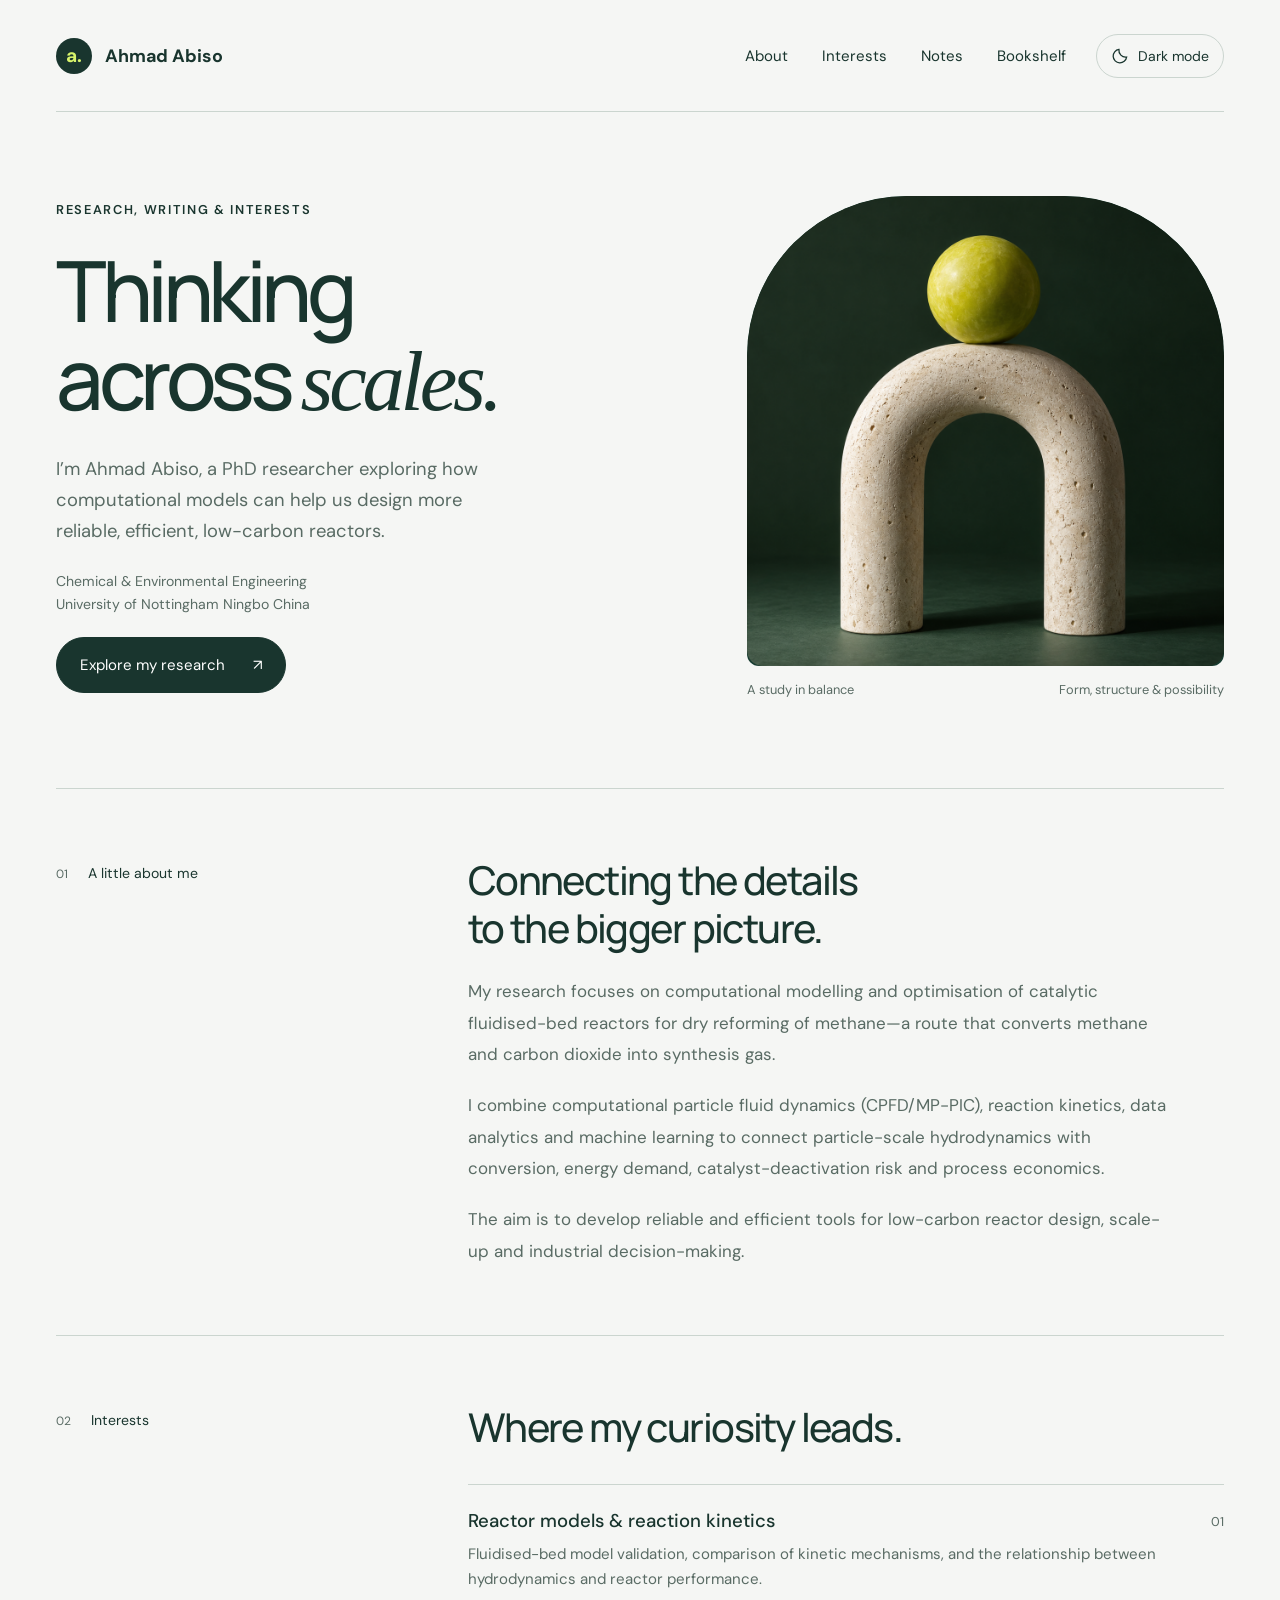
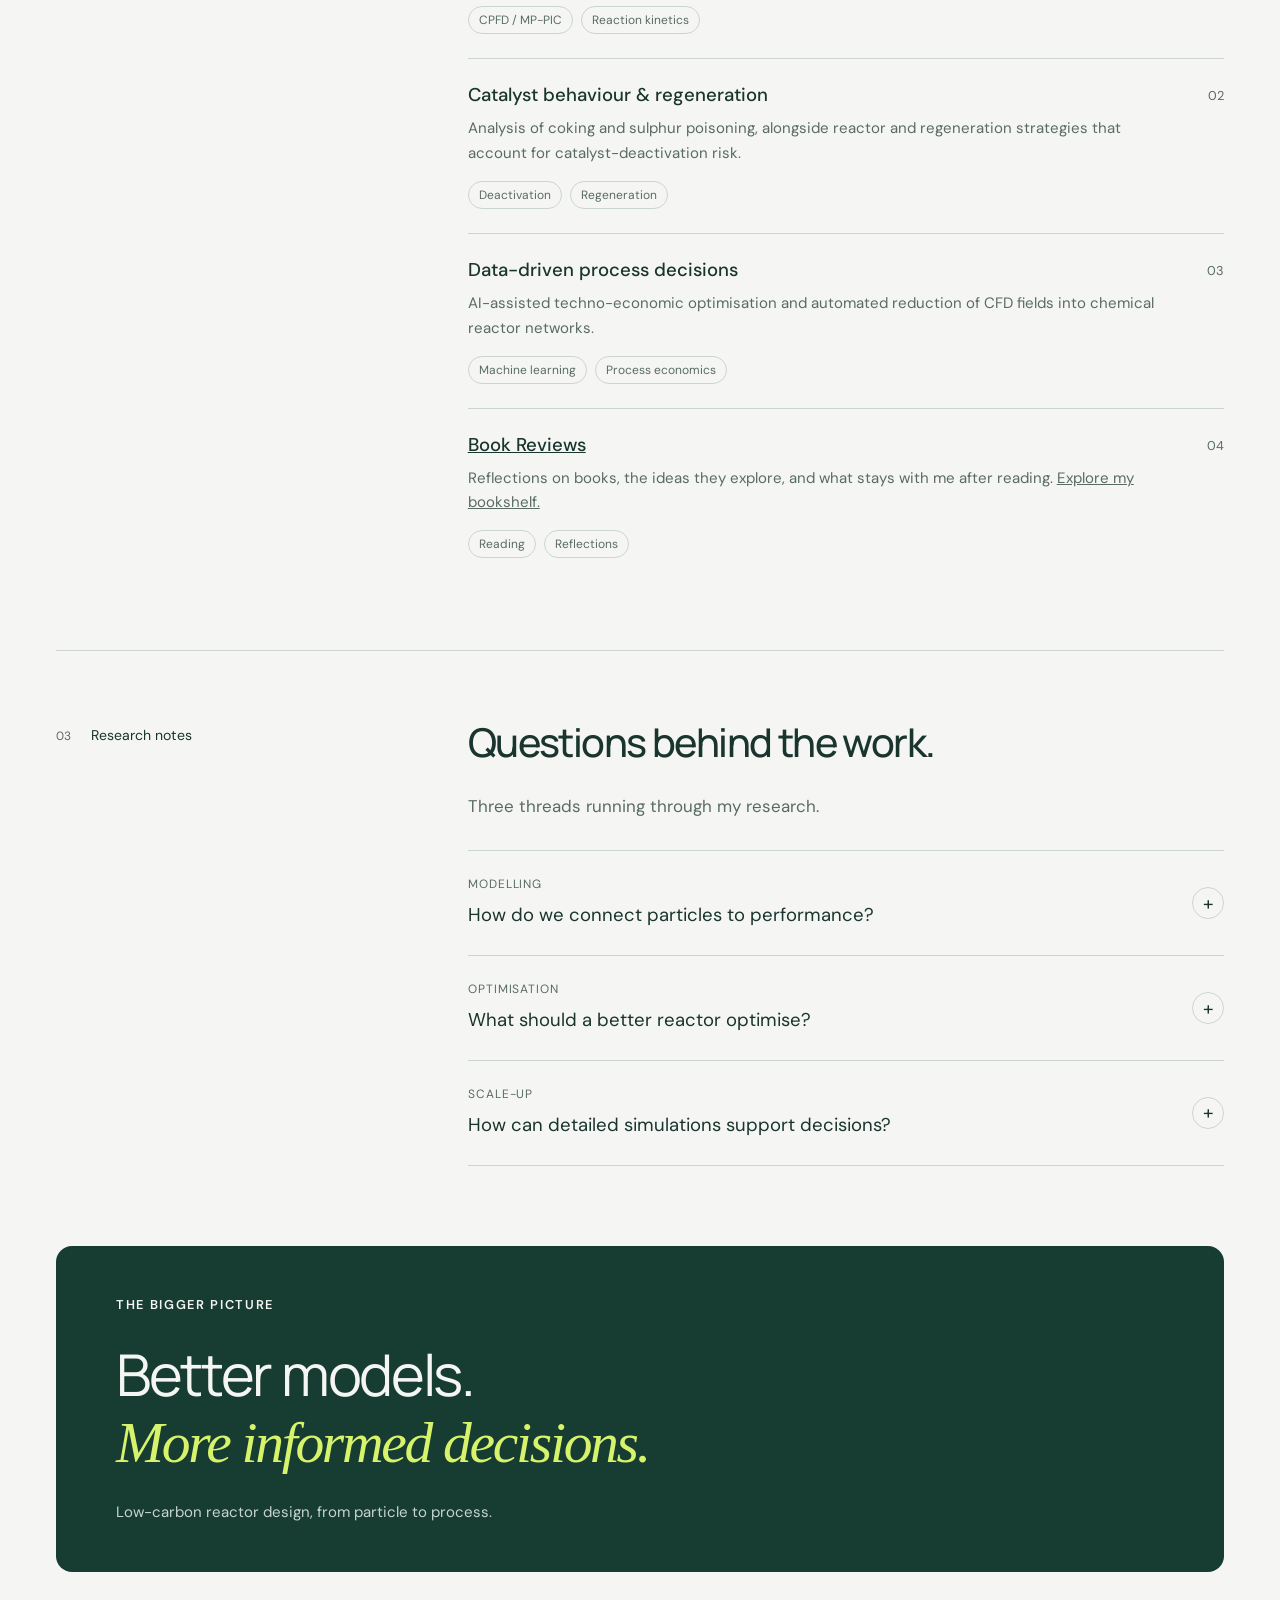
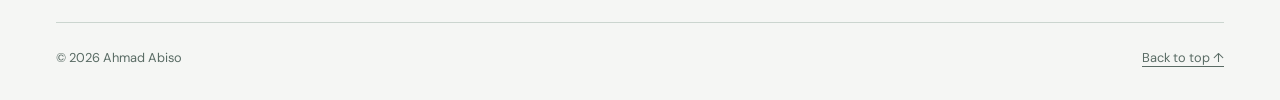
==== index.html @ cfb3cf04 "Publish personal website and reading bookshelf" ====
<!doctype html>
<html lang="en">
<head>
<meta charset="utf-8"><meta name="viewport" content="width=device-width,initial-scale=1">
<title>Ahmad Abiso — Research, Writing & Interests</title>
<meta name="description" content="Ahmad Abiso is a PhD researcher in Chemical and Environmental Engineering at the University of Nottingham Ningbo China, exploring computational modelling and low-carbon reactor design.">
<meta name="theme-color" content="#19352e">
<meta property="og:title" content="Ahmad Abiso — Research, Writing & Interests">
<meta property="og:description" content="Ideas at the intersection of reactor engineering, computational modelling and data-driven optimisation.">
<link rel="icon" type="image/svg+xml" href="data:image/svg+xml,%3Csvg xmlns='http://www.w3.org/2000/svg' viewBox='0 0 32 32'%3E%3Crect width='32' height='32' rx='8' fill='%2319352e'/%3E%3Cpath d='M7 25 14 7h4l7 18h-5l-1-4h-6l-1 4zm7-8h4l-2-6z' fill='%23d7f36b'/%3E%3C/svg%3E">
<script src="theme.js"></script>
<link rel="stylesheet" href="style.css">
<link rel="stylesheet" href="theme.css">
</head>
<body id="top">
<a class="skip" href="#main">Skip to content</a>
<div class="wrap">
<header><a class="brand" href="#top" aria-label="Ahmad Abiso, home"><span class="mark" aria-hidden="true">a.</span>Ahmad Abiso</a><div class="header-actions"><nav aria-label="Main navigation"><a href="#about">About</a><a href="#interests">Interests</a><a href="#notes">Notes</a><a href="bookshelf/">Bookshelf</a></nav><button class="theme-toggle" type="button" aria-pressed="false" hidden><svg width="18" height="18" viewBox="0 0 24 24" fill="none" stroke="currentColor" stroke-width="1.7" aria-hidden="true"><path d="M20.8 13.4A9 9 0 0 1 10.6 3.2 9 9 0 1 0 20.8 13.4Z"/></svg><span>Dark mode</span></button></div></header>
<main id="main">
<section class="hero" aria-labelledby="intro-title">
<div><p class="eyebrow">Research, writing & interests</p><h1 id="intro-title">Thinking<br>across <em>scales.</em></h1><p class="intro">I’m Ahmad Abiso, a PhD researcher exploring how computational models can help us design more reliable, efficient, low-carbon reactors.</p><p class="affiliation">Chemical & Environmental Engineering<br>University of Nottingham Ningbo China</p><a class="button" href="#interests">Explore my research <span aria-hidden="true">↗</span></a></div>
<figure class="portrait"><div class="research-panel art-panel"><img src="abstract-study.png" width="1122" height="1402" alt="An abstract limestone arch supporting a chartreuse sphere against a deep green background." fetchpriority="high"></div><figcaption><span>A study in balance</span><span>Form, structure & possibility</span></figcaption></figure>
</section>
<section id="about" class="section" aria-labelledby="about-title"><div class="section-label"><span>01</span> A little about me</div><div><h2 id="about-title">Connecting the details<br>to the bigger picture.</h2><p>My research focuses on computational modelling and optimisation of catalytic fluidised-bed reactors for dry reforming of methane—a route that converts methane and carbon dioxide into synthesis gas.</p><p class="paragraph">I combine computational particle fluid dynamics (CPFD/MP-PIC), reaction kinetics, data analytics and machine learning to connect particle-scale hydrodynamics with conversion, energy demand, catalyst-deactivation risk and process economics.</p><p class="paragraph">The aim is to develop reliable and efficient tools for low-carbon reactor design, scale-up and industrial decision-making.</p></div></section>
<section id="interests" class="section" aria-labelledby="interests-title"><div class="section-label"><span>02</span> Interests</div><div><h2 id="interests-title">Where my curiosity leads.</h2><div class="work-list">
<article class="work-item"><div><h3>Reactor models & reaction kinetics</h3><p>Fluidised-bed model validation, comparison of kinetic mechanisms, and the relationship between hydrodynamics and reactor performance.</p><div class="tags"><span>CPFD / MP-PIC</span><span>Reaction kinetics</span></div></div><span class="number" aria-hidden="true">01</span></article>
<article class="work-item"><div><h3>Catalyst behaviour & regeneration</h3><p>Analysis of coking and sulphur poisoning, alongside reactor and regeneration strategies that account for catalyst-deactivation risk.</p><div class="tags"><span>Deactivation</span><span>Regeneration</span></div></div><span class="number" aria-hidden="true">02</span></article>
<article class="work-item"><div><h3>Data-driven process decisions</h3><p>AI-assisted techno-economic optimisation and automated reduction of CFD fields into chemical reactor networks.</p><div class="tags"><span>Machine learning</span><span>Process economics</span></div></div><span class="number" aria-hidden="true">03</span></article>
<article class="work-item"><div><h3><a href="bookshelf/">Book Reviews</a></h3><p>Reflections on books, the ideas they explore, and what stays with me after reading. <a href="bookshelf/">Explore my bookshelf.</a></p><div class="tags"><span>Reading</span><span>Reflections</span></div></div><span class="number" aria-hidden="true">04</span></article>
</div></div></section>
<section id="notes" class="section" aria-labelledby="notes-title"><div class="section-label"><span>03</span> Research notes</div><div><h2 id="notes-title">Questions behind the work.</h2><p>Three threads running through my research.</p>
<div class="notes-list">
<details><summary><span><span class="note-category">Modelling</span><span class="note-title">How do we connect particles to performance?</span></span><span class="expand" aria-hidden="true">+</span></summary><div class="note-body"><p>I use CPFD/MP-PIC to investigate particle-scale hydrodynamics in catalytic fluidised-bed reactors. The question I return to is how those local behaviours connect to the outcomes we care about at reactor scale.</p><p>My work brings model validation and comparisons of reaction kinetics into that investigation, linking the flow description with conversion, energy demand and catalyst-deactivation risk.</p></div></details>
<details><summary><span><span class="note-category">Optimisation</span><span class="note-title">What should a better reactor optimise?</span></span><span class="expand" aria-hidden="true">+</span></summary><div class="note-body"><p>In my research, reactor performance is a connected set of questions: conversion, energy demand, catalyst behaviour and process economics.</p><p>I explore AI-assisted techno-economic optimisation alongside reactor and regeneration strategies. The goal is to support decisions that account for these different dimensions together.</p></div></details>
<details><summary><span><span class="note-category">Scale-up</span><span class="note-title">How can detailed simulations support decisions?</span></span><span class="expand" aria-hidden="true">+</span></summary><div class="note-body"><p>One of my current projects explores automated reduction of CFD fields into chemical reactor networks. I am interested in how this connection can make detailed modelling useful for reactor design and scale-up.</p><p>It is part of a broader aim: building reliable and efficient computational tools for industrial decision-making.</p></div></details>
</div></div></section>
<section class="closing" aria-label="Research perspective"><p class="eyebrow">The bigger picture</p><p>Better models.<br><em>More informed decisions.</em></p><span>Low-carbon reactor design, from particle to process.</span></section>
</main>
<footer><span>© 2026 Ahmad Abiso</span><a href="#top">Back to top ↑</a></footer>
</div>
</body>
</html>
---- style.css ----
@import url('https://fonts.googleapis.com/css2?family=DM+Sans:wght@400;450;500;600;700&family=Manrope:wght@400;500;600;700;800&display=swap');
:root{--paper:#f5f6f4;--ink:#19352e;--muted:#596b64;--line:#cbd5cf;--accent:#d7f36b;--forest:#173c31;font-family:'DM Sans',sans-serif;color:var(--ink);background:var(--paper);font-synthesis:none;scroll-behavior:smooth;scroll-padding-top:2rem}
*{box-sizing:border-box}body{margin:0}a{color:inherit}button,a{-webkit-tap-highlight-color:transparent}a:focus-visible,button:focus-visible{outline:3px solid #749934;outline-offset:6px}::selection{background:var(--accent);color:var(--ink)}.skip{position:absolute;top:-90px;left:20px;padding:14px;background:var(--accent);z-index:5}.skip:focus{top:12px}.wrap{width:min(1280px,calc(100% - 112px));margin:auto}header{height:112px;display:flex;align-items:center;justify-content:space-between;border-bottom:1px solid var(--line);gap:24px}.brand{text-decoration:none;font-weight:700;font-size:1.12rem;display:flex;align-items:center;gap:13px}.mark{display:grid;place-items:center;background:var(--ink);color:var(--accent);width:36px;height:36px;border-radius:50%;font-size:1.2rem}nav{display:flex;align-items:center;gap:34px}nav a{text-decoration:none;font-size:.94rem}nav a:hover{text-decoration:underline;text-underline-offset:6px}.hero{padding:84px 0 90px;display:grid;grid-template-columns:1.3fr 1fr;gap:70px;align-items:center}.eyebrow{text-transform:uppercase;letter-spacing:.13em;font-size:.8rem;font-weight:600;margin:0 0 28px}.hero h1{font-family:Manrope,sans-serif;font-size:clamp(3.4rem,6.6vw,6.5rem);font-weight:500;letter-spacing:-.065em;line-height:1.04;margin:0 0 28px;overflow-wrap:anywhere}.hero h1 em{font-family:Georgia,serif;font-weight:400;letter-spacing:-.05em}.intro{font-size:1.15rem;line-height:1.7;max-width:460px;color:var(--muted)}.button{display:inline-flex;gap:28px;align-items:center;text-decoration:none;border:1px solid var(--ink);padding:17px 23px;border-radius:40px;margin-top:21px;font-size:.94rem;background:var(--ink);color:white;transition:background .2s,transform .2s}.button:hover{background:#2d5747;transform:translateY(-2px)}.portrait{margin:0;min-width:0;position:relative}.portrait img{display:block;width:100%;height:480px;object-fit:cover;border-radius:160px 160px 16px 16px}.portrait figcaption{display:flex;justify-content:space-between;gap:10px;font-size:.8rem;color:var(--muted);margin-top:15px}.section{border-top:1px solid var(--line);padding:68px 0;display:grid;grid-template-columns:1fr 2.15fr;gap:60px}.section-label{font-size:.88rem;margin:7px 0;display:flex;gap:20px;align-items:baseline}.section-label span{font-size:.75rem;color:var(--muted)}.section h2{font-family:Manrope,sans-serif;font-size:clamp(1.8rem,3.1vw,2.9rem);letter-spacing:-.04em;line-height:1.2;margin:0 0 24px;font-weight:500}.section p{font-size:1.06rem;line-height:1.85;color:var(--muted);margin:0;max-width:700px}.work-list{margin-top:32px}.work-item{border-top:1px solid var(--line);padding:24px 0;display:flex;justify-content:space-between;gap:25px}.work-item h3{font-size:1.16rem;font-weight:500;margin:0 0 9px}.work-item p{font-size:.94rem;line-height:1.65}.work-item .number{color:var(--muted);font-size:.8rem;padding-top:4px}.contact{background:var(--forest);color:var(--paper);border-radius:18px;padding:55px 60px;margin:10px 0 50px;display:flex;justify-content:space-between;align-items:center;gap:30px}.contact h2{font-family:Manrope,sans-serif;font-size:clamp(2rem,4vw,3.9rem);font-weight:400;letter-spacing:-.05em;margin:0 0 16px;line-height:1.15}.contact p{margin:0;color:#c6d5ce;font-size:1rem;line-height:1.7}.contact .button{background:var(--accent);color:var(--ink);border-color:var(--accent);white-space:nowrap;margin:0}.contact .button:hover{background:#e6ff93}footer{border-top:1px solid var(--line);padding:26px 0 34px;display:flex;align-items:center;justify-content:space-between;gap:24px;font-size:.8rem;color:var(--muted)}footer a{text-underline-offset:4px}.placeholder{font-style:italic}.draft-note{font-size:.85rem;padding:12px 20px;background:var(--accent);text-align:center;line-height:1.5}.links{display:flex;flex-wrap:wrap;gap:22px}.links a{text-underline-offset:5px}
@media(min-width:1500px){.hero{gap:110px}.portrait img{height:530px}}
@media(max-width:900px){.wrap{width:calc(100% - 56px)}.hero{gap:38px;padding:60px 0}.portrait img{height:410px}.hero h1{font-size:clamp(3rem,7vw,4.8rem)}.section{gap:32px;grid-template-columns:1fr 2.4fr}.contact{padding:40px}}
@media(max-width:620px){.wrap{width:calc(100% - 40px)}header{height:90px;gap:14px}.brand{font-size:1rem;gap:8px}.mark{width:28px;height:28px;font-size:1rem}nav{gap:17px}nav a{font-size:.85rem}.hero{grid-template-columns:1fr;gap:42px;padding:45px 0 48px}.hero h1{font-size:clamp(3.4rem,14vw,5rem);max-width:500px}.eyebrow{margin-bottom:22px}.intro{font-size:1.06rem}.portrait{max-width:430px;width:100%;justify-self:center}.portrait img{height:390px;border-radius:160px 160px 12px 12px}.section{grid-template-columns:1fr;gap:25px;padding:42px 0}.section h2{font-size:2rem}.section p{font-size:1rem}.contact{margin:4px 0 32px;padding:32px 26px;flex-direction:column;align-items:flex-start;gap:28px}.contact h2{font-size:2.55rem}footer{align-items:flex-start;line-height:1.6}.draft-note{font-size:.8rem}}
.affiliation{font-size:.88rem;line-height:1.65;color:var(--muted);margin:22px 0 0}.research-panel{background:var(--forest);color:var(--paper);min-height:470px;padding:36px;border-radius:160px 160px 12px 12px;display:flex;flex-direction:column;justify-content:flex-end;position:relative;overflow:hidden}.research-panel>.eyebrow{font-size:.72rem;letter-spacing:.08em}.scale-word{font-family:Manrope,sans-serif;font-size:clamp(2.6rem,4vw,4rem);line-height:1.12;letter-spacing:-.04em;position:relative}.scale-word em{font-family:Georgia,serif;color:var(--accent)}.panel-bottom{display:flex;justify-content:space-between;gap:15px;border-top:1px solid #698075;margin-top:32px;padding-top:20px;font-size:.78rem;line-height:1.65;position:relative}.section p.paragraph{margin-top:20px}.tags{display:flex;gap:8px;flex-wrap:wrap;margin-top:15px}.tags span{border:1px solid var(--line);padding:5px 10px;border-radius:30px;font-size:.75rem;color:var(--muted)}.notes-list{margin-top:28px}details{border-top:1px solid var(--line)}details:last-child{border-bottom:1px solid var(--line)}summary{display:flex;list-style:none;align-items:center;justify-content:space-between;gap:24px;padding:25px 0;cursor:pointer}summary::-webkit-details-marker{display:none}summary:focus-visible{outline:3px solid #749934;outline-offset:4px}summary:hover .note-title{text-decoration:underline;text-underline-offset:5px}.note-category{display:block;font-size:.75rem;letter-spacing:.08em;text-transform:uppercase;color:var(--muted);margin-bottom:10px}.note-title{display:block;font-size:1.16rem;line-height:1.5}.expand{border:1px solid var(--line);border-radius:50%;height:32px;width:32px;display:grid;place-items:center;flex-shrink:0;font-size:1.2rem}details[open] .expand{transform:rotate(45deg)}.note-body{padding:0 40px 25px 0}.note-body p{font-size:1rem}.note-body p+p{margin-top:14px}.closing{background:var(--forest);color:var(--paper);border-radius:16px;padding:50px 60px;margin:12px 0 50px}.closing>p:not(.eyebrow){font-family:Manrope,sans-serif;font-size:clamp(2rem,4.5vw,4.3rem);font-weight:400;letter-spacing:-.04em;line-height:1.15;margin:0 0 25px}.closing em{font-family:Georgia,serif;font-weight:400;color:var(--accent)}.closing>span{font-size:.94rem;color:#c6d5ce}.art-panel{padding:0;background:var(--forest);min-height:470px}.art-panel img{width:100%;height:470px;object-fit:cover;display:block}.art-credit{font-size:.75rem;color:var(--muted);margin-top:12px;text-align:right}@media(max-width:900px){.research-panel{padding:28px;min-height:420px}.art-panel{padding:0}.art-panel img{height:420px}}@media(max-width:620px){.research-panel{min-height:400px;max-width:430px;width:100%;justify-self:center}.scale-word{font-size:3.4rem}.art-panel img{height:420px}.closing{padding:32px 25px;margin-bottom:32px}.note-title{font-size:1.06rem}.note-body{padding-right:0}.closing>.eyebrow{font-size:.75rem}}
@media(prefers-reduced-motion:reduce){:root{scroll-behavior:auto}.button{transition:none}}
---- theme.css ----
:root{color-scheme:light;--button-bg:#19352e;--button-text:#fff;--button-hover:#2d5747;--mark-bg:#19352e;--mark-text:#d7f36b;--on-forest:#f5f6f4}
:root[data-theme="dark"]{color-scheme:dark;--paper:#080f0b;--ink:#e7eee9;--muted:#afc0b6;--line:#2b4032;--forest:#10251a;--accent:#8bb89b;--button-bg:#245c3f;--button-text:#f3f7f4;--button-hover:#2f714f;--mark-bg:#245c3f;--mark-text:#f3f7f4;--toggle-bg:#245c3f;--toggle-text:#f3f7f4}
@media(prefers-color-scheme:dark){:root:not([data-theme]){color-scheme:dark;--paper:#080f0b;--ink:#e7eee9;--muted:#afc0b6;--line:#2b4032;--forest:#10251a;--accent:#8bb89b;--button-bg:#245c3f;--button-text:#f3f7f4;--button-hover:#2f714f;--mark-bg:#245c3f;--mark-text:#f3f7f4;--toggle-bg:#245c3f;--toggle-text:#f3f7f4}}
.header-actions{display:flex;align-items:center;gap:30px;flex-wrap:wrap}.theme-toggle{display:inline-flex;align-items:center;justify-content:center;gap:9px;min-height:44px;padding:10px 14px;border:1px solid var(--line);border-radius:30px;background:transparent;color:var(--ink);font:inherit;font-size:.875rem;cursor:pointer}.theme-toggle[hidden]{display:none}.theme-toggle:hover{border-color:var(--ink)}.theme-toggle[aria-pressed="true"]{background:var(--toggle-bg,var(--accent));border-color:var(--toggle-bg,var(--accent));color:var(--toggle-text,#19352e)}.theme-toggle svg{flex-shrink:0}.mark{background:var(--mark-bg);color:var(--mark-text)}.button{background:var(--button-bg);color:var(--button-text);border-color:var(--button-bg)}.button:hover{background:var(--button-hover);border-color:var(--button-hover)}.closing,.research-panel,.contact{color:var(--on-forest)}.skip,::selection{color:#19352e}header{height:auto;min-height:112px;padding:24px 0;flex-wrap:wrap}nav{flex-wrap:wrap}
@media(max-width:760px){header{gap:16px}.header-actions{gap:20px}.theme-toggle{padding:10px 12px}}
@media(max-width:620px){header{padding:20px 0;min-height:90px;gap:18px}.header-actions{width:100%;justify-content:space-between;gap:14px}nav{gap:20px}}
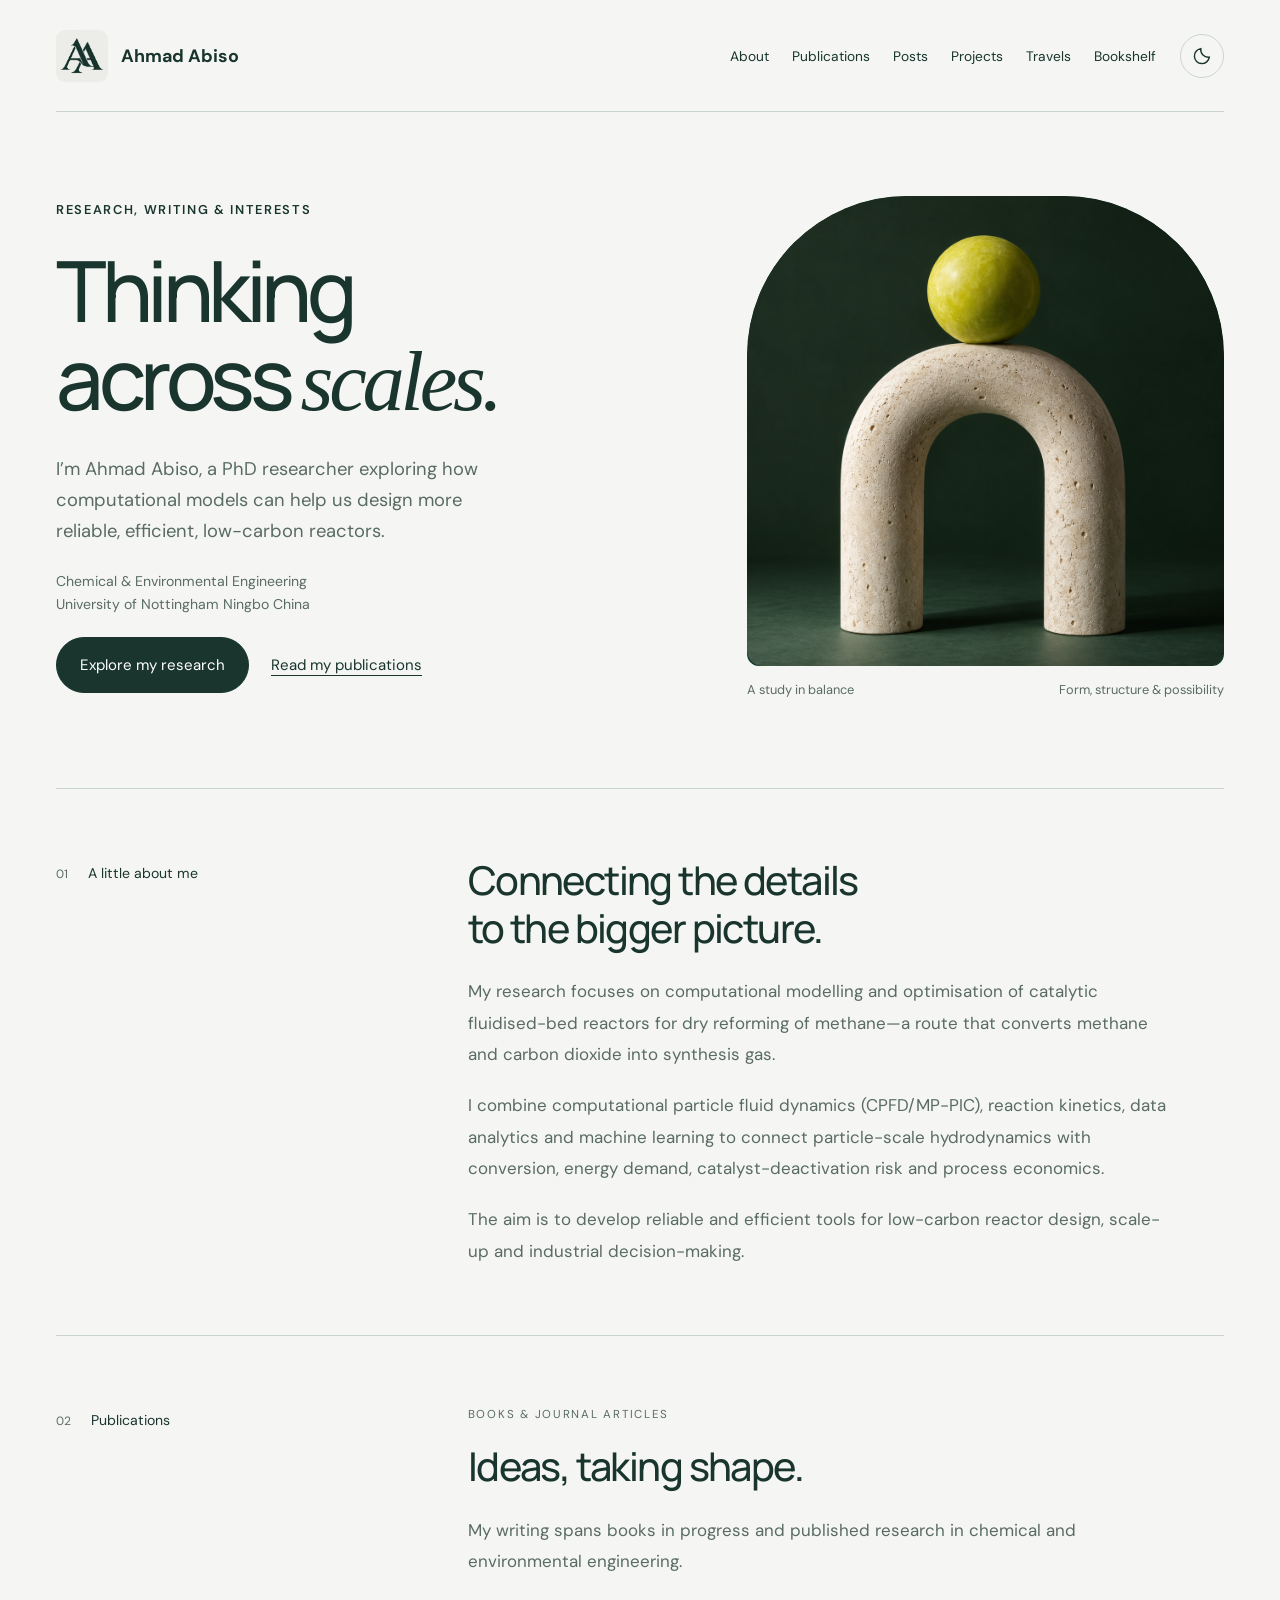
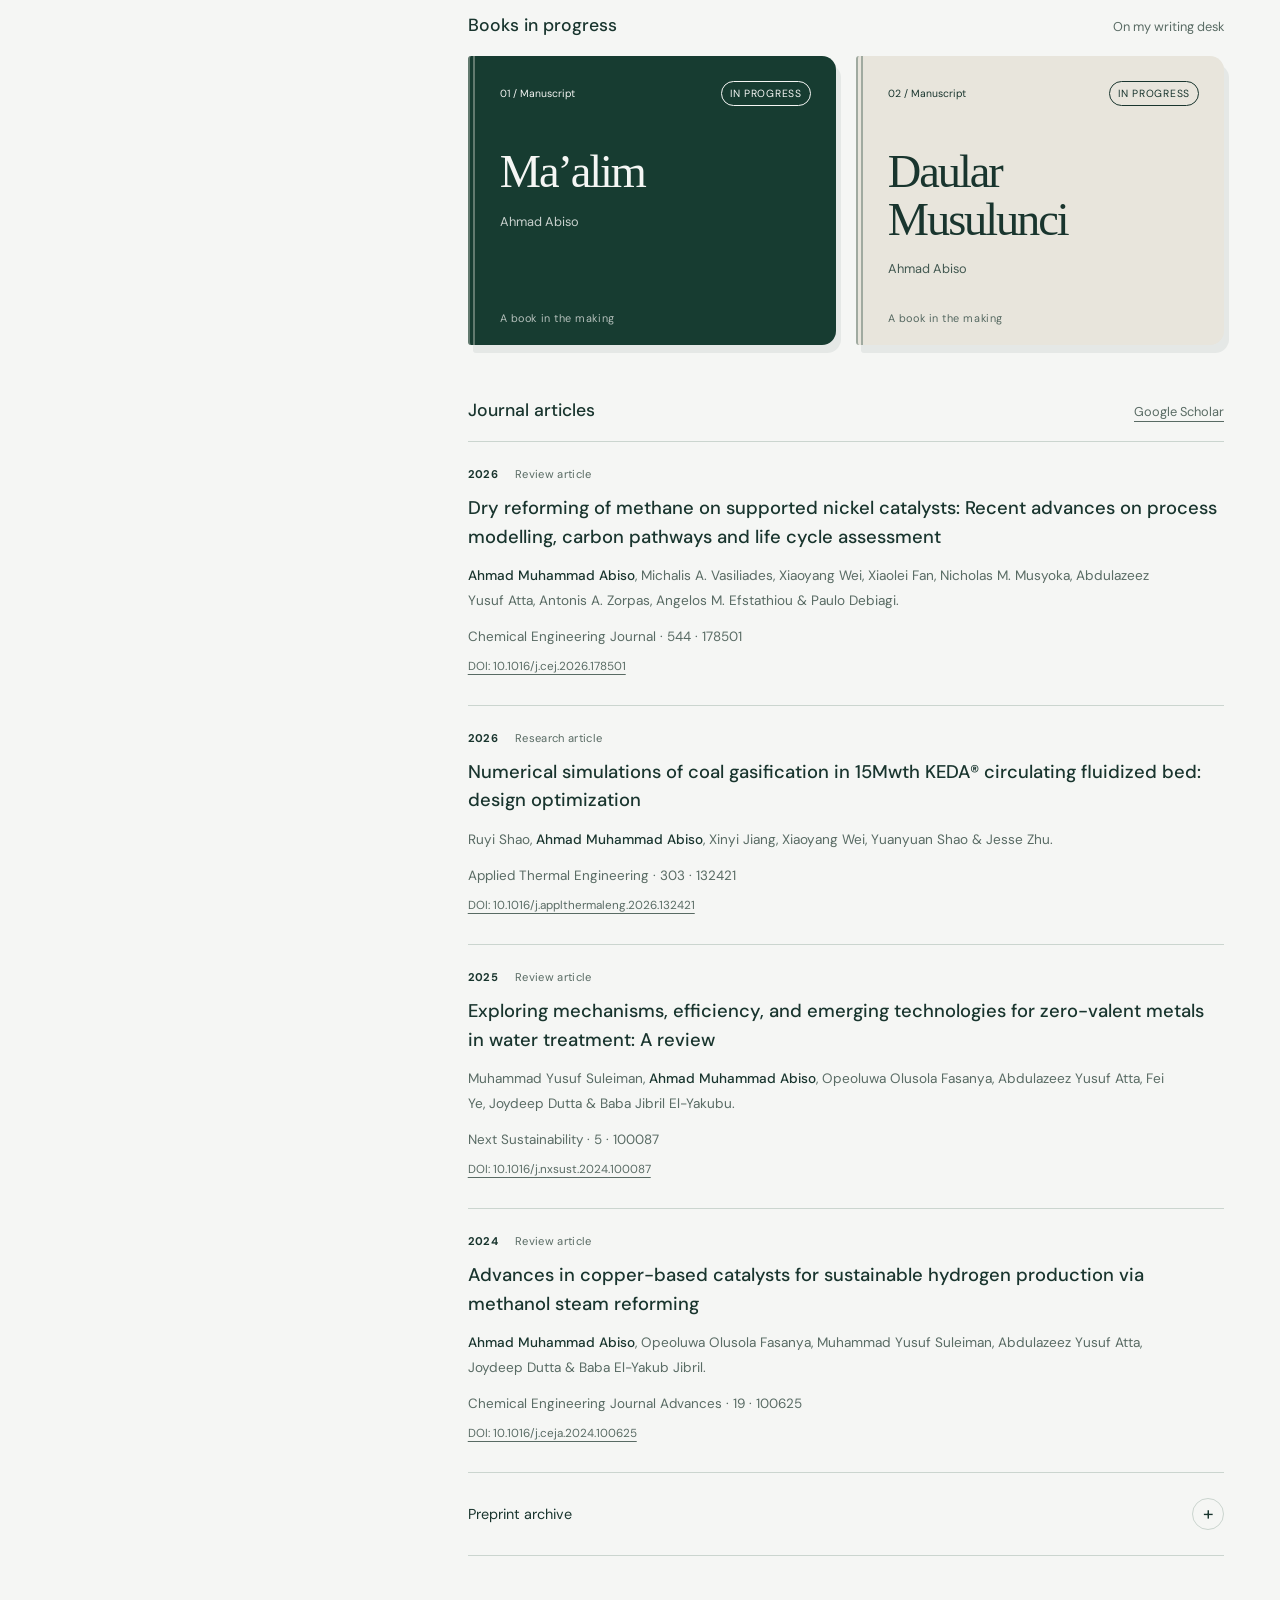
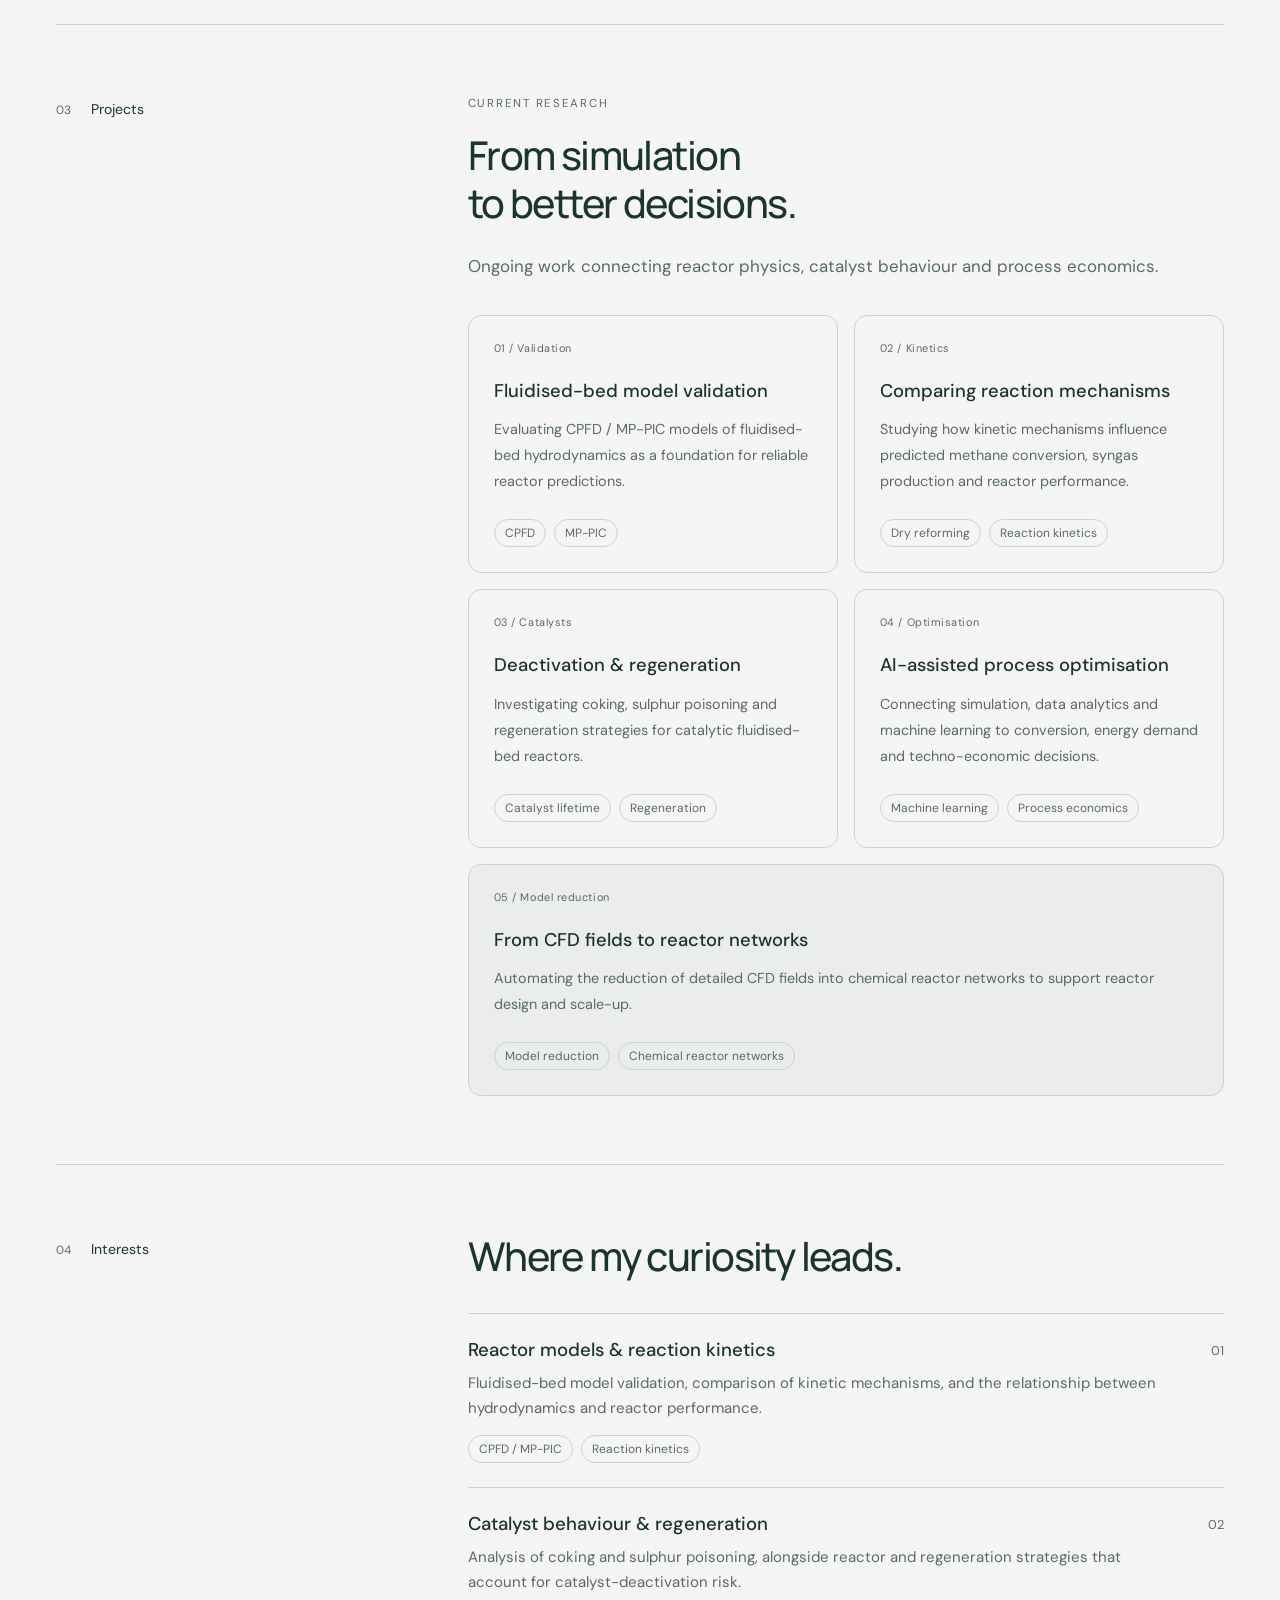
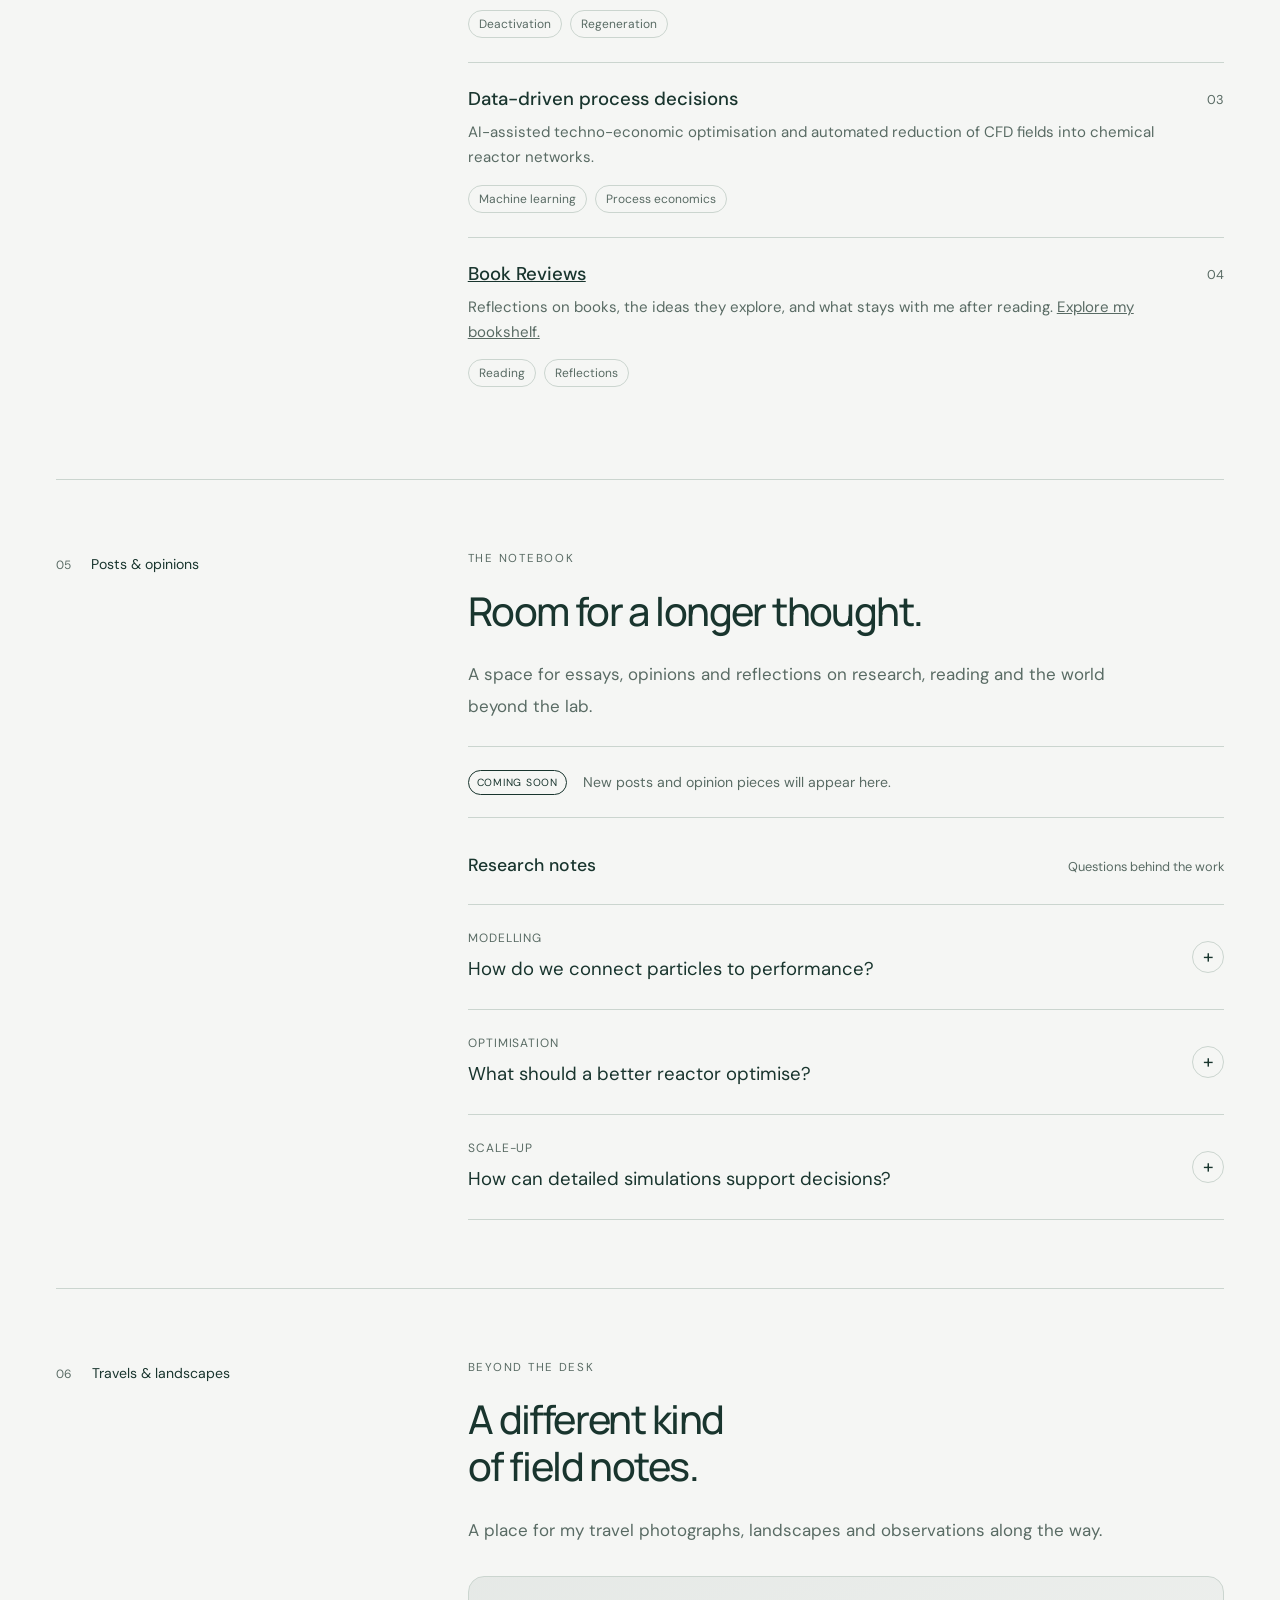
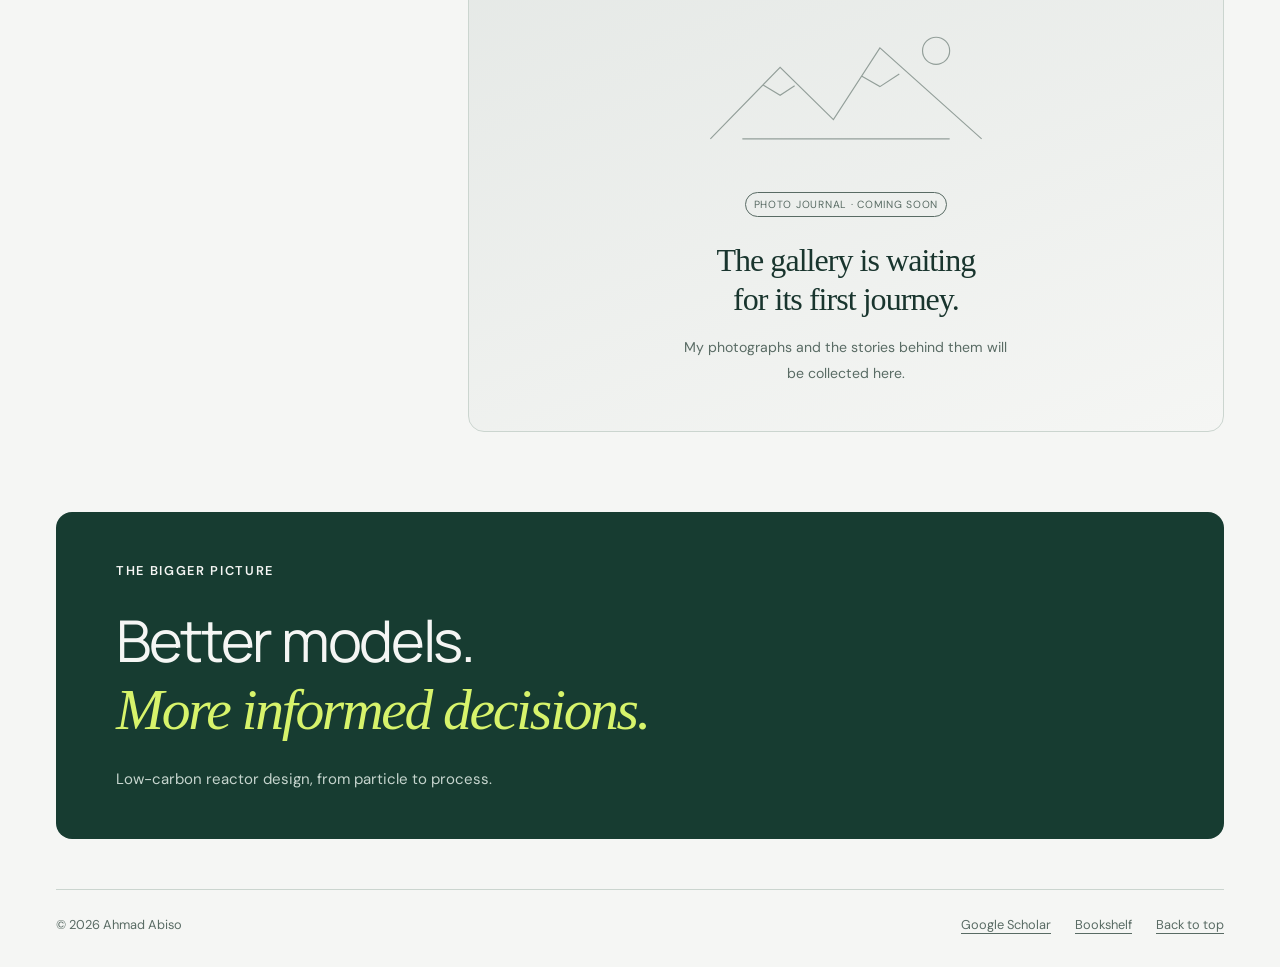
==== commit ffde9c66: "Add publications projects posts travel gallery and AA identity" ====
--- a/index.html
+++ b/index.html
@@ -7,36 +7,58 @@
 <meta name="theme-color" content="#19352e">
 <meta property="og:title" content="Ahmad Abiso — Research, Writing & Interests">
 <meta property="og:description" content="Ideas at the intersection of reactor engineering, computational modelling and data-driven optimisation.">
-<link rel="icon" type="image/svg+xml" href="data:image/svg+xml,%3Csvg xmlns='http://www.w3.org/2000/svg' viewBox='0 0 32 32'%3E%3Crect width='32' height='32' rx='8' fill='%2319352e'/%3E%3Cpath d='M7 25 14 7h4l7 18h-5l-1-4h-6l-1 4zm7-8h4l-2-6z' fill='%23d7f36b'/%3E%3C/svg%3E">
+<link rel="icon" type="image/png" href="assets/ahmad-abiso-logo.png">
+<link rel="canonical" href="https://ahmadabiso.github.io/">
 <script src="theme.js"></script>
 <link rel="stylesheet" href="style.css">
 <link rel="stylesheet" href="theme.css">
+<link rel="stylesheet" href="sections.css">
 </head>
 <body id="top">
 <a class="skip" href="#main">Skip to content</a>
 <div class="wrap">
-<header><a class="brand" href="#top" aria-label="Ahmad Abiso, home"><span class="mark" aria-hidden="true">a.</span>Ahmad Abiso</a><div class="header-actions"><nav aria-label="Main navigation"><a href="#about">About</a><a href="#interests">Interests</a><a href="#notes">Notes</a><a href="bookshelf/">Bookshelf</a></nav><button class="theme-toggle" type="button" aria-pressed="false" hidden><svg width="18" height="18" viewBox="0 0 24 24" fill="none" stroke="currentColor" stroke-width="1.7" aria-hidden="true"><path d="M20.8 13.4A9 9 0 0 1 10.6 3.2 9 9 0 1 0 20.8 13.4Z"/></svg><span>Dark mode</span></button></div></header>
+<header class="site-header"><a class="brand" href="#top" aria-label="Ahmad Abiso, home"><img class="brand-logo" src="assets/ahmad-abiso-logo.png" width="56" height="56" alt="">Ahmad Abiso</a><nav aria-label="Main navigation"><a href="#about">About</a><a href="#publications">Publications</a><a href="#posts">Posts</a><a href="#projects">Projects</a><a href="#travels">Travels</a><a href="bookshelf/">Bookshelf</a></nav><button class="theme-toggle" type="button" aria-label="Switch to dark mode" title="Switch to dark mode" aria-pressed="false" hidden><svg class="moon-icon" width="20" height="20" viewBox="0 0 24 24" fill="none" stroke="currentColor" stroke-width="1.7" aria-hidden="true"><path d="M20.8 13.4A9 9 0 0 1 10.6 3.2 9 9 0 1 0 20.8 13.4Z"/></svg><svg class="sun-icon" width="20" height="20" viewBox="0 0 24 24" fill="none" stroke="currentColor" stroke-width="1.7" aria-hidden="true"><circle cx="12" cy="12" r="4"/><path d="M12 2v2m0 16v2M2 12h2m16 0h2M5 5l1.5 1.5m11 11L19 19M5 19l1.5-1.5m11-11L19 5"/></svg></button></header>
 <main id="main">
 <section class="hero" aria-labelledby="intro-title">
-<div><p class="eyebrow">Research, writing & interests</p><h1 id="intro-title">Thinking<br>across <em>scales.</em></h1><p class="intro">I’m Ahmad Abiso, a PhD researcher exploring how computational models can help us design more reliable, efficient, low-carbon reactors.</p><p class="affiliation">Chemical & Environmental Engineering<br>University of Nottingham Ningbo China</p><a class="button" href="#interests">Explore my research <span aria-hidden="true">↗</span></a></div>
+<div><p class="eyebrow">Research, writing & interests</p><h1 id="intro-title">Thinking<br>across <em>scales.</em></h1><p class="intro">I’m Ahmad Abiso, a PhD researcher exploring how computational models can help us design more reliable, efficient, low-carbon reactors.</p><p class="affiliation">Chemical & Environmental Engineering<br>University of Nottingham Ningbo China</p><a class="button" href="#projects">Explore my research</a><a class="hero-secondary" href="#publications">Read my publications</a></div>
 <figure class="portrait"><div class="research-panel art-panel"><img src="abstract-study.png" width="1122" height="1402" alt="An abstract limestone arch supporting a chartreuse sphere against a deep green background." fetchpriority="high"></div><figcaption><span>A study in balance</span><span>Form, structure & possibility</span></figcaption></figure>
 </section>
 <section id="about" class="section" aria-labelledby="about-title"><div class="section-label"><span>01</span> A little about me</div><div><h2 id="about-title">Connecting the details<br>to the bigger picture.</h2><p>My research focuses on computational modelling and optimisation of catalytic fluidised-bed reactors for dry reforming of methane—a route that converts methane and carbon dioxide into synthesis gas.</p><p class="paragraph">I combine computational particle fluid dynamics (CPFD/MP-PIC), reaction kinetics, data analytics and machine learning to connect particle-scale hydrodynamics with conversion, energy demand, catalyst-deactivation risk and process economics.</p><p class="paragraph">The aim is to develop reliable and efficient tools for low-carbon reactor design, scale-up and industrial decision-making.</p></div></section>
-<section id="interests" class="section" aria-labelledby="interests-title"><div class="section-label"><span>02</span> Interests</div><div><h2 id="interests-title">Where my curiosity leads.</h2><div class="work-list">
+<section id="publications" class="section" aria-labelledby="publications-title"><div class="section-label"><span>02</span> Publications</div><div><p class="section-eyebrow">Books & journal articles</p><h2 id="publications-title">Ideas, taking shape.</h2><p>My writing spans books in progress and published research in chemical and environmental engineering.</p>
+<div class="subheading"><h3>Books in progress</h3><span>On my writing desk</span></div>
+<div class="manuscripts"><article class="manuscript"><div class="manuscript-top"><span>01 / Manuscript</span><span class="status">In progress</span></div><h4>Ma’alim</h4><p>Ahmad Abiso</p><div class="manuscript-bottom">A book in the making</div></article><article class="manuscript manuscript-alt"><div class="manuscript-top"><span>02 / Manuscript</span><span class="status">In progress</span></div><h4>Daular<br>Musulunci</h4><p>Ahmad Abiso</p><div class="manuscript-bottom">A book in the making</div></article></div>
+<div class="subheading journal-heading"><h3>Journal articles</h3><a href="https://scholar.google.com/citations?user=SUECSikAAAAJ&amp;hl=en" target="_blank" rel="noopener noreferrer">Google Scholar</a></div>
+<ol class="publication-list">
+<li><div class="publication-meta"><span>2026</span><span>Review article</span></div><h4><a href="https://doi.org/10.1016/j.cej.2026.178501" target="_blank" rel="noopener noreferrer">Dry reforming of methane on supported nickel catalysts: Recent advances on process modelling, carbon pathways and life cycle assessment</a></h4><p class="authors"><strong>Ahmad Muhammad Abiso</strong>, Michalis A. Vasiliades, Xiaoyang Wei, Xiaolei Fan, Nicholas M. Musyoka, Abdulazeez Yusuf Atta, Antonis A. Zorpas, Angelos M. Efstathiou & Paulo Debiagi.</p><p class="journal"><cite>Chemical Engineering Journal</cite> · 544 · 178501</p><a class="doi" href="https://doi.org/10.1016/j.cej.2026.178501">DOI: 10.1016/j.cej.2026.178501</a></li>
+<li><div class="publication-meta"><span>2026</span><span>Research article</span></div><h4><a href="https://doi.org/10.1016/j.applthermaleng.2026.132421" target="_blank" rel="noopener noreferrer">Numerical simulations of coal gasification in 15Mwth KEDA® circulating fluidized bed: design optimization</a></h4><p class="authors">Ruyi Shao, <strong>Ahmad Muhammad Abiso</strong>, Xinyi Jiang, Xiaoyang Wei, Yuanyuan Shao & Jesse Zhu.</p><p class="journal"><cite>Applied Thermal Engineering</cite> · 303 · 132421</p><a class="doi" href="https://doi.org/10.1016/j.applthermaleng.2026.132421">DOI: 10.1016/j.applthermaleng.2026.132421</a></li>
+<li><div class="publication-meta"><span>2025</span><span>Review article</span></div><h4><a href="https://doi.org/10.1016/j.nxsust.2024.100087" target="_blank" rel="noopener noreferrer">Exploring mechanisms, efficiency, and emerging technologies for zero-valent metals in water treatment: A review</a></h4><p class="authors">Muhammad Yusuf Suleiman, <strong>Ahmad Muhammad Abiso</strong>, Opeoluwa Olusola Fasanya, Abdulazeez Yusuf Atta, Fei Ye, Joydeep Dutta & Baba Jibril El-Yakubu.</p><p class="journal"><cite>Next Sustainability</cite> · 5 · 100087</p><a class="doi" href="https://doi.org/10.1016/j.nxsust.2024.100087">DOI: 10.1016/j.nxsust.2024.100087</a></li>
+<li><div class="publication-meta"><span>2024</span><span>Review article</span></div><h4><a href="https://doi.org/10.1016/j.ceja.2024.100625" target="_blank" rel="noopener noreferrer">Advances in copper-based catalysts for sustainable hydrogen production via methanol steam reforming</a></h4><p class="authors"><strong>Ahmad Muhammad Abiso</strong>, Opeoluwa Olusola Fasanya, Muhammad Yusuf Suleiman, Abdulazeez Yusuf Atta, Joydeep Dutta & Baba El-Yakub Jibril.</p><p class="journal"><cite>Chemical Engineering Journal Advances</cite> · 19 · 100625</p><a class="doi" href="https://doi.org/10.1016/j.ceja.2024.100625">DOI: 10.1016/j.ceja.2024.100625</a></li>
+</ol>
+<details class="preprint"><summary><span>Preprint archive</span><span class="expand" aria-hidden="true">+</span></summary><div class="note-body"><h4><a href="https://papers.ssrn.com/sol3/papers.cfm?abstract_id=4960368" target="_blank" rel="noopener noreferrer">Dry Reforming of Methane: A Review of Experimental and Numerical Investigation, Recent Advances and Challenges</a></h4><p>Ahmad Muhammad Abiso, Xiaoyang Wei, Xiaolei Fan, Nicholas M. Musyoka, Abdulazeez Yusuf Atta & Paulo Debiagi.</p><p>SSRN · Posted September 2024 · Preprint</p></div></details>
+</div></section>
+<section id="projects" class="section" aria-labelledby="projects-title"><div class="section-label"><span>03</span> Projects</div><div><p class="section-eyebrow">Current research</p><h2 id="projects-title">From simulation<br>to better decisions.</h2><p>Ongoing work connecting reactor physics, catalyst behaviour and process economics.</p><div class="project-grid">
+<article class="project-card"><span class="project-index">01 / Validation</span><h3>Fluidised-bed model validation</h3><p>Evaluating CPFD / MP-PIC models of fluidised-bed hydrodynamics as a foundation for reliable reactor predictions.</p><div class="tags"><span>CPFD</span><span>MP-PIC</span></div></article>
+<article class="project-card"><span class="project-index">02 / Kinetics</span><h3>Comparing reaction mechanisms</h3><p>Studying how kinetic mechanisms influence predicted methane conversion, syngas production and reactor performance.</p><div class="tags"><span>Dry reforming</span><span>Reaction kinetics</span></div></article>
+<article class="project-card"><span class="project-index">03 / Catalysts</span><h3>Deactivation & regeneration</h3><p>Investigating coking, sulphur poisoning and regeneration strategies for catalytic fluidised-bed reactors.</p><div class="tags"><span>Catalyst lifetime</span><span>Regeneration</span></div></article>
+<article class="project-card"><span class="project-index">04 / Optimisation</span><h3>AI-assisted process optimisation</h3><p>Connecting simulation, data analytics and machine learning to conversion, energy demand and techno-economic decisions.</p><div class="tags"><span>Machine learning</span><span>Process economics</span></div></article>
+<article class="project-card project-wide"><span class="project-index">05 / Model reduction</span><h3>From CFD fields to reactor networks</h3><p>Automating the reduction of detailed CFD fields into chemical reactor networks to support reactor design and scale-up.</p><div class="tags"><span>Model reduction</span><span>Chemical reactor networks</span></div></article>
+</div></div></section>
+<section id="interests" class="section" aria-labelledby="interests-title"><div class="section-label"><span>04</span> Interests</div><div><h2 id="interests-title">Where my curiosity leads.</h2><div class="work-list">
 <article class="work-item"><div><h3>Reactor models & reaction kinetics</h3><p>Fluidised-bed model validation, comparison of kinetic mechanisms, and the relationship between hydrodynamics and reactor performance.</p><div class="tags"><span>CPFD / MP-PIC</span><span>Reaction kinetics</span></div></div><span class="number" aria-hidden="true">01</span></article>
 <article class="work-item"><div><h3>Catalyst behaviour & regeneration</h3><p>Analysis of coking and sulphur poisoning, alongside reactor and regeneration strategies that account for catalyst-deactivation risk.</p><div class="tags"><span>Deactivation</span><span>Regeneration</span></div></div><span class="number" aria-hidden="true">02</span></article>
 <article class="work-item"><div><h3>Data-driven process decisions</h3><p>AI-assisted techno-economic optimisation and automated reduction of CFD fields into chemical reactor networks.</p><div class="tags"><span>Machine learning</span><span>Process economics</span></div></div><span class="number" aria-hidden="true">03</span></article>
 <article class="work-item"><div><h3><a href="bookshelf/">Book Reviews</a></h3><p>Reflections on books, the ideas they explore, and what stays with me after reading. <a href="bookshelf/">Explore my bookshelf.</a></p><div class="tags"><span>Reading</span><span>Reflections</span></div></div><span class="number" aria-hidden="true">04</span></article>
 </div></div></section>
-<section id="notes" class="section" aria-labelledby="notes-title"><div class="section-label"><span>03</span> Research notes</div><div><h2 id="notes-title">Questions behind the work.</h2><p>Three threads running through my research.</p>
+<section id="posts" class="section" aria-labelledby="posts-title"><div class="section-label"><span>05</span> Posts & opinions</div><div><p class="section-eyebrow">The notebook</p><h2 id="posts-title">Room for a longer thought.</h2><p>A space for essays, opinions and reflections on research, reading and the world beyond the lab.</p><div class="editorial-note"><span class="status">Coming soon</span><p>New posts and opinion pieces will appear here.</p></div><div id="notes" class="subheading"><h3>Research notes</h3><span>Questions behind the work</span></div>
 <div class="notes-list">
 <details><summary><span><span class="note-category">Modelling</span><span class="note-title">How do we connect particles to performance?</span></span><span class="expand" aria-hidden="true">+</span></summary><div class="note-body"><p>I use CPFD/MP-PIC to investigate particle-scale hydrodynamics in catalytic fluidised-bed reactors. The question I return to is how those local behaviours connect to the outcomes we care about at reactor scale.</p><p>My work brings model validation and comparisons of reaction kinetics into that investigation, linking the flow description with conversion, energy demand and catalyst-deactivation risk.</p></div></details>
 <details><summary><span><span class="note-category">Optimisation</span><span class="note-title">What should a better reactor optimise?</span></span><span class="expand" aria-hidden="true">+</span></summary><div class="note-body"><p>In my research, reactor performance is a connected set of questions: conversion, energy demand, catalyst behaviour and process economics.</p><p>I explore AI-assisted techno-economic optimisation alongside reactor and regeneration strategies. The goal is to support decisions that account for these different dimensions together.</p></div></details>
 <details><summary><span><span class="note-category">Scale-up</span><span class="note-title">How can detailed simulations support decisions?</span></span><span class="expand" aria-hidden="true">+</span></summary><div class="note-body"><p>One of my current projects explores automated reduction of CFD fields into chemical reactor networks. I am interested in how this connection can make detailed modelling useful for reactor design and scale-up.</p><p>It is part of a broader aim: building reliable and efficient computational tools for industrial decision-making.</p></div></details>
 </div></div></section>
+<section id="travels" class="section" aria-labelledby="travels-title"><div class="section-label"><span>06</span> Travels & landscapes</div><div><p class="section-eyebrow">Beyond the desk</p><h2 id="travels-title">A different kind<br>of field notes.</h2><p>A place for my travel photographs, landscapes and observations along the way.</p><div class="gallery-empty"><svg viewBox="0 0 320 160" fill="none" aria-hidden="true"><path d="M20 130 92 56l55 54 48-74 105 94M53 130h214M74 74l18 11 15-10M176 65l19 11 20-13"/><circle cx="253" cy="39" r="14"/></svg><span class="status">Photo journal · Coming soon</span><h3>The gallery is waiting<br>for its first journey.</h3><p>My photographs and the stories behind them will be collected here.</p></div><div id="travel-gallery" class="travel-gallery" hidden aria-label="Travel photographs"></div></div></section>
 <section class="closing" aria-label="Research perspective"><p class="eyebrow">The bigger picture</p><p>Better models.<br><em>More informed decisions.</em></p><span>Low-carbon reactor design, from particle to process.</span></section>
 </main>
-<footer><span>© 2026 Ahmad Abiso</span><a href="#top">Back to top ↑</a></footer>
+<footer><span>© 2026 Ahmad Abiso</span><div class="footer-links"><a href="https://scholar.google.com/citations?user=SUECSikAAAAJ&amp;hl=en" target="_blank" rel="noopener noreferrer">Google Scholar</a><a href="bookshelf/">Bookshelf</a><a href="#top">Back to top</a></div></footer>
 </div>
 </body>
 </html>
--- a/theme.css
+++ b/theme.css
@@ -4,3 +4,4 @@
 .header-actions{display:flex;align-items:center;gap:30px;flex-wrap:wrap}.theme-toggle{display:inline-flex;align-items:center;justify-content:center;gap:9px;min-height:44px;padding:10px 14px;border:1px solid var(--line);border-radius:30px;background:transparent;color:var(--ink);font:inherit;font-size:.875rem;cursor:pointer}.theme-toggle[hidden]{display:none}.theme-toggle:hover{border-color:var(--ink)}.theme-toggle[aria-pressed="true"]{background:var(--toggle-bg,var(--accent));border-color:var(--toggle-bg,var(--accent));color:var(--toggle-text,#19352e)}.theme-toggle svg{flex-shrink:0}.mark{background:var(--mark-bg);color:var(--mark-text)}.button{background:var(--button-bg);color:var(--button-text);border-color:var(--button-bg)}.button:hover{background:var(--button-hover);border-color:var(--button-hover)}.closing,.research-panel,.contact{color:var(--on-forest)}.skip,::selection{color:#19352e}header{height:auto;min-height:112px;padding:24px 0;flex-wrap:wrap}nav{flex-wrap:wrap}
 @media(max-width:760px){header{gap:16px}.header-actions{gap:20px}.theme-toggle{padding:10px 12px}}
 @media(max-width:620px){header{padding:20px 0;min-height:90px;gap:18px}.header-actions{width:100%;justify-content:space-between;gap:14px}nav{gap:20px}}
+.theme-toggle{width:44px;height:44px;min-width:44px;padding:10px!important;gap:0}.theme-toggle>span{display:none}.theme-toggle .sun-icon{display:none}:root[data-theme="dark"] .theme-toggle .moon-icon{display:none}:root[data-theme="dark"] .theme-toggle .sun-icon{display:block}.theme-toggle:focus-visible{outline:2px solid var(--ink);outline-offset:4px}
--- a/sections.css
+++ b/sections.css
@@ -0,0 +1,6 @@
+.site-header{display:grid;grid-template-columns:auto 1fr auto;gap:24px}.site-header nav{justify-content:flex-end;gap:23px}.site-header nav a{font-size:.86rem}.brand{white-space:nowrap}.brand-logo{display:block;width:52px;height:52px;object-fit:contain;border-radius:9px}.hero-secondary{display:inline-block;margin:20px 0 0 22px;font-size:.94rem;text-underline-offset:5px}.section>div:last-child{min-width:0}.section .section-eyebrow{font-size:.72rem;letter-spacing:.15em;text-transform:uppercase;margin:0 0 18px}.subheading{display:flex;justify-content:space-between;align-items:baseline;gap:20px;margin:36px 0 20px}.subheading h3{margin:0;font-size:1.1rem;font-weight:500}.subheading>span,.subheading>a{font-size:.8rem;color:var(--muted)}.subheading>a{text-underline-offset:5px}.manuscripts{display:grid;grid-template-columns:1fr 1fr;gap:20px}.manuscript{padding:25px 25px 20px;background:var(--forest);color:var(--on-forest);border-radius:3px 14px 14px 3px;min-height:285px;display:flex;flex-direction:column;position:relative;border-left:7px double #627a6f;box-shadow:5px 8px 0 color-mix(in srgb,var(--ink) 7%,transparent)}.manuscript-alt{background:#e8e5dc;color:#19352e;border-left-color:#a0aaa0}.manuscript-top{display:flex;align-items:center;justify-content:space-between;gap:10px;font-size:.65rem}.status{display:inline-block;font-size:.65rem;letter-spacing:.07em;text-transform:uppercase;border:1px solid currentColor;padding:5px 8px;border-radius:20px;white-space:nowrap}.manuscript h4{font-family:Georgia,serif;font-weight:400;font-size:2.9rem;line-height:1.03;letter-spacing:-.045em;margin:42px 0 14px}.manuscript p{font-size:.8rem;color:inherit;opacity:.8}.manuscript-bottom{margin-top:auto;padding-top:30px;font-size:.68rem;letter-spacing:.05em;opacity:.7}.journal-heading{margin-top:54px}.publication-list{list-style:none;padding:0;margin:0}.publication-list li{border-top:1px solid var(--line);padding:25px 0 30px}.publication-meta{display:flex;gap:17px;align-items:center;font-size:.7rem;color:var(--muted);letter-spacing:.03em}.publication-meta>span:first-child{color:var(--ink);font-weight:700}.publication-list h4{font-size:1.15rem;font-weight:500;line-height:1.55;margin:13px 0}.publication-list h4 a{text-decoration:none}.publication-list h4 a:hover{text-decoration:underline;text-underline-offset:4px}.publication-list p.authors{font-size:.85rem;line-height:1.8}.authors strong{color:var(--ink);font-weight:500}.publication-list p.journal{font-size:.84rem;margin-top:12px}.journal cite{font-style:normal}.doi{display:inline-block;font-size:.73rem;color:var(--muted);text-underline-offset:4px;margin-top:8px;overflow-wrap:anywhere}.preprint h4{font-size:1.05rem;line-height:1.55;margin:0 0 14px;font-weight:500}.preprint .note-body p{font-size:.85rem}.project-grid{display:grid;grid-template-columns:1fr 1fr;margin-top:32px;gap:16px}.project-card{border:1px solid var(--line);border-radius:13px;padding:25px;display:flex;flex-direction:column}.project-index{font-size:.68rem;color:var(--muted);letter-spacing:.05em}.project-card h3{font-size:1.15rem;line-height:1.45;font-weight:500;margin:23px 0 13px}.project-card p{font-size:.9rem;line-height:1.8}.project-card .tags{margin-top:auto;padding-top:24px}.project-wide{grid-column:1/-1;background:color-mix(in srgb,var(--forest) 5%,var(--paper))}.editorial-note{display:flex;align-items:center;gap:16px;padding:22px 0;margin:24px 0 15px;border-bottom:1px solid var(--line);border-top:1px solid var(--line)}.editorial-note p{font-size:.88rem}.gallery-empty{margin-top:30px;border:1px solid var(--line);border-radius:16px;text-align:center;padding:36px 26px 45px;background:linear-gradient(160deg,color-mix(in srgb,var(--forest) 7%,var(--paper)),var(--paper));overflow:hidden}.gallery-empty>svg{display:block;width:min(100%,310px);height:auto;margin:0 auto 24px;stroke:var(--muted);stroke-width:1.2;opacity:.6}.gallery-empty h3{font:400 2rem/1.2 Georgia,serif;letter-spacing:-.03em;margin:24px 0 16px}.gallery-empty p{font-size:.88rem;max-width:340px;margin:auto}.gallery-empty .status{color:var(--muted)}.travel-gallery{display:grid;grid-template-columns:1fr 1fr;gap:20px}.travel-gallery[hidden]{display:none}.travel-gallery img{width:100%;height:auto;border-radius:12px}.footer-links{display:flex;flex-wrap:wrap;gap:24px}.preprint summary{font-size:.9rem}.section{scroll-margin-top:25px}
+@media(max-width:1120px){.site-header{gap:18px}.site-header nav{gap:15px}.brand{font-size:1rem}.brand-logo{width:42px;height:42px}}
+@media(max-width:950px){.site-header{grid-template-columns:1fr auto}.site-header nav{grid-column:1/-1;grid-row:2;justify-content:flex-start;gap:24px}.site-header>.theme-toggle{grid-column:2;grid-row:1}.hero-secondary{margin-left:0;margin-right:20px;display:block}.manuscript{padding:20px 18px}.manuscript-top{flex-wrap:wrap;align-items:flex-start}.manuscript h4{font-size:2.5rem}.project-card{padding:20px}}
+@media(max-width:620px){.site-header nav{gap:14px 22px}.site-header nav a{font-size:.84rem}.hero-secondary{display:inline-block;margin-left:16px;margin-right:0}.manuscripts{gap:14px}.manuscript{min-height:265px;padding:18px 13px;border-left-width:5px}.manuscript h4{font-size:2.05rem;margin-top:30px}.manuscript-top{font-size:.6rem}.manuscript .status{font-size:.55rem;padding:4px 6px}.manuscript-bottom{font-size:.6rem}.project-grid{grid-template-columns:1fr}.project-wide{grid-column:auto}.subheading{flex-wrap:wrap;gap:8px}.subheading>span{font-size:.73rem}.editorial-note{align-items:flex-start}.publication-list h4{font-size:1.08rem}.footer-links{gap:12px 20px}footer{flex-direction:column;gap:18px}.gallery-empty{padding:28px 20px 36px}}
+@media(max-width:360px){.hero-secondary{display:block;margin-left:0}.manuscripts{grid-template-columns:1fr}.manuscript{min-height:245px}.manuscript h4{font-size:2.7rem}}
+.brand-logo{mix-blend-mode:multiply}:root[data-theme="dark"] .brand-logo{filter:invert(1) hue-rotate(180deg);mix-blend-mode:screen}
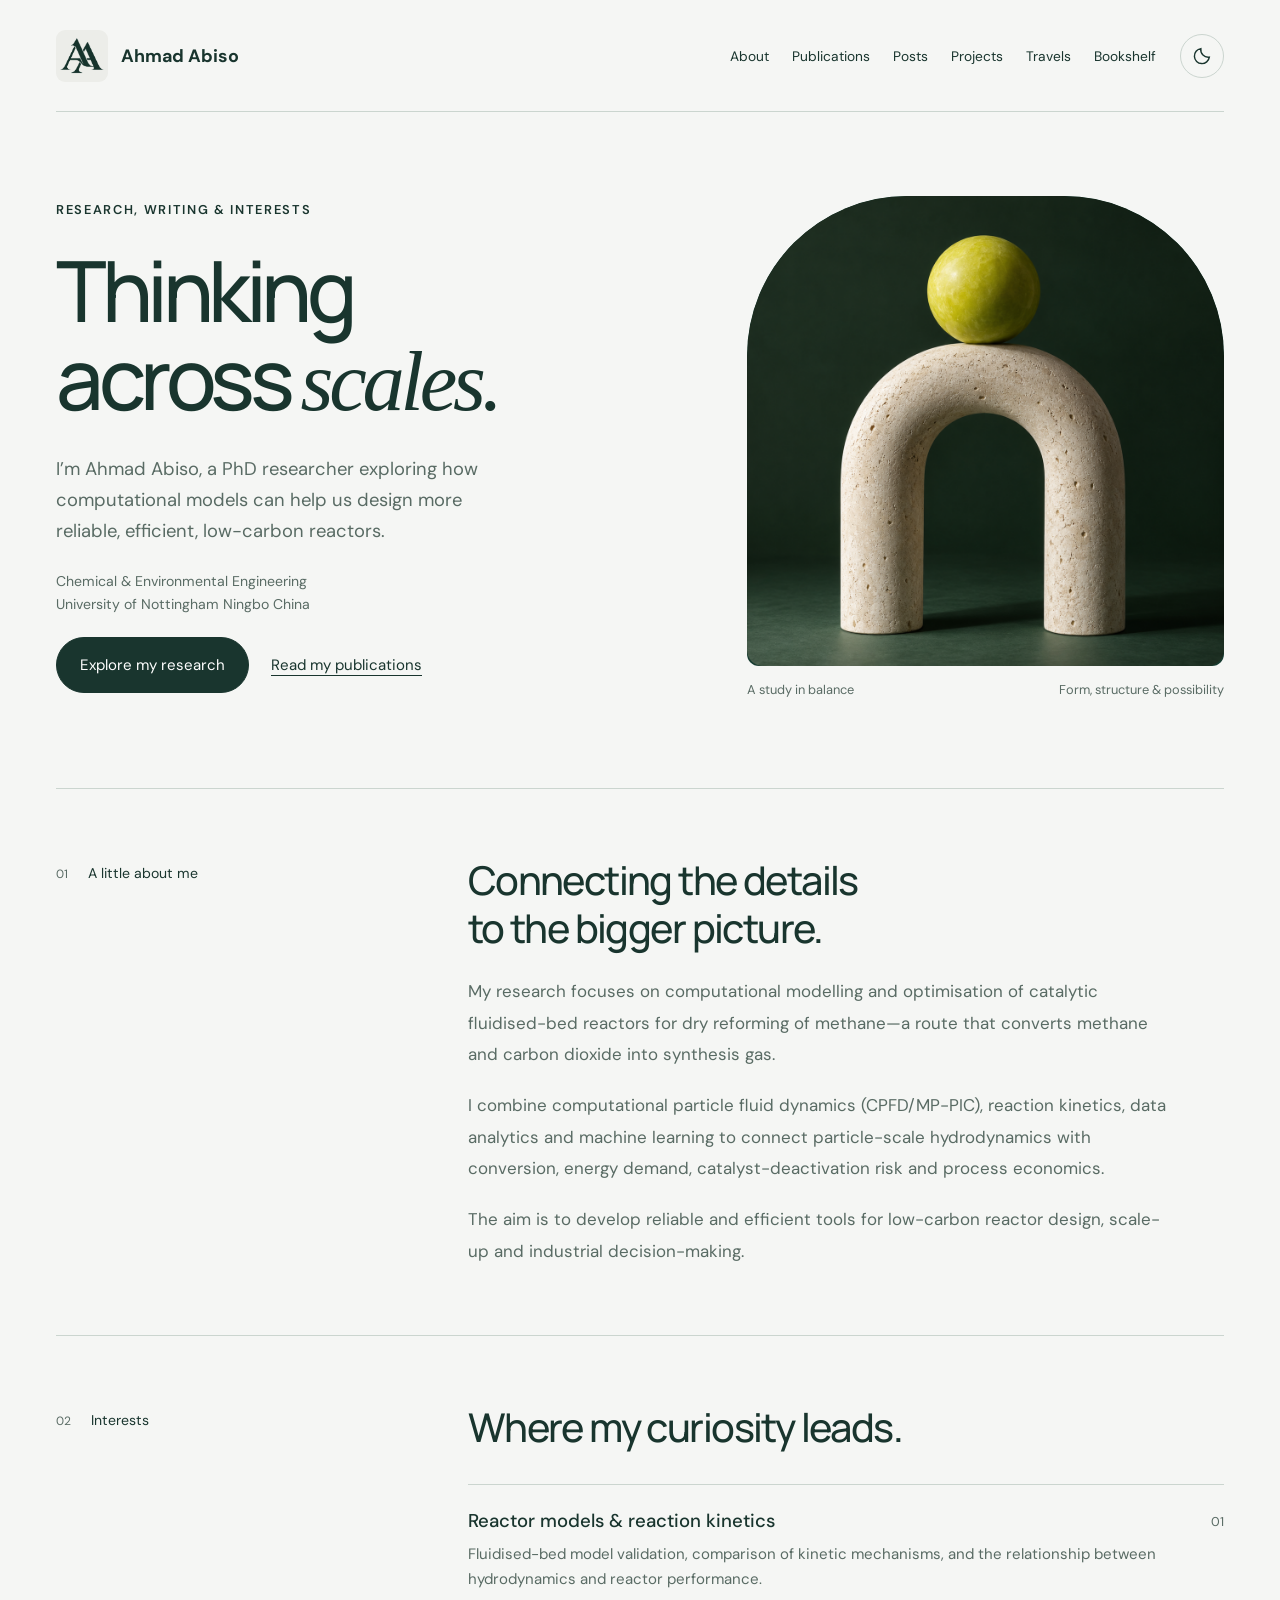
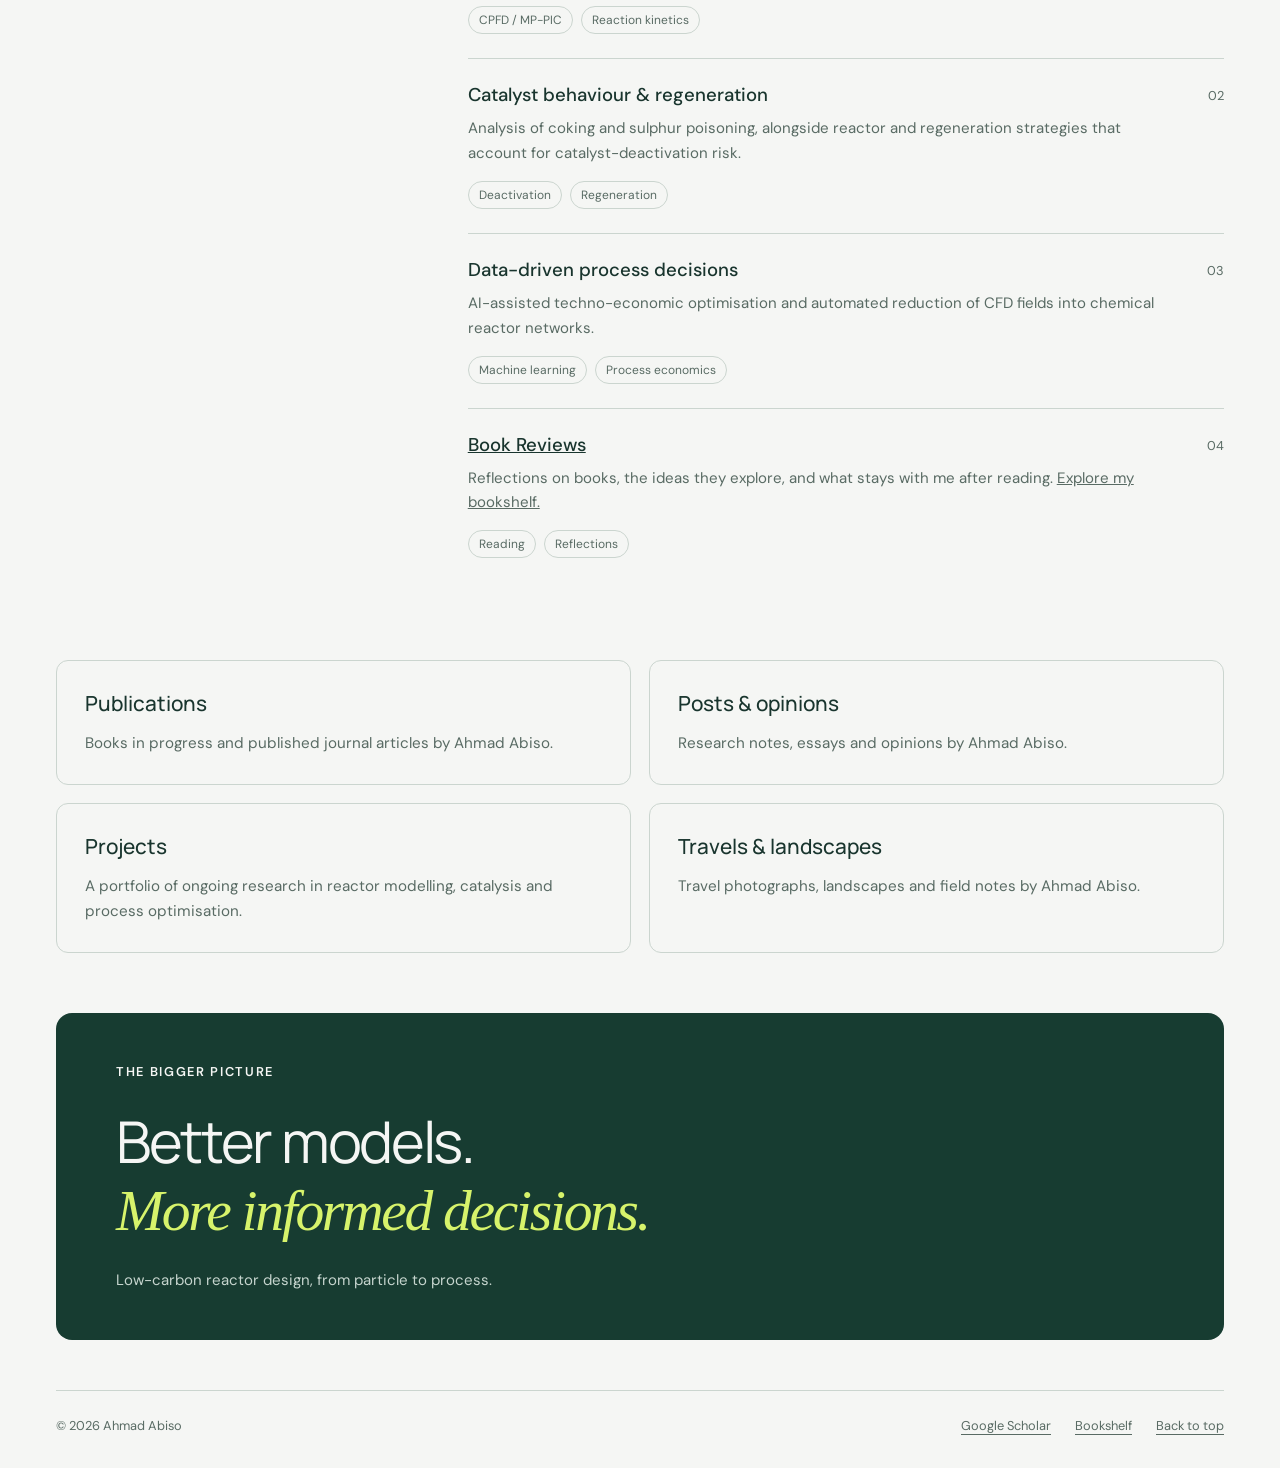
==== commit f4d5a1b4: "Create dedicated pages and responsive bookshelf viewport" ====
--- a/index.html
+++ b/index.html
@@ -7,58 +7,38 @@
 <meta name="theme-color" content="#19352e">
 <meta property="og:title" content="Ahmad Abiso — Research, Writing & Interests">
 <meta property="og:description" content="Ideas at the intersection of reactor engineering, computational modelling and data-driven optimisation.">
-<link rel="icon" type="image/png" href="assets/ahmad-abiso-logo.png">
+<link rel="icon" type="image/png" href="/assets/ahmad-abiso-logo.png">
 <link rel="canonical" href="https://ahmadabiso.github.io/">
-<script src="theme.js"></script>
-<link rel="stylesheet" href="style.css">
-<link rel="stylesheet" href="theme.css">
-<link rel="stylesheet" href="sections.css">
+<script src="/theme.js"></script>
+<link rel="stylesheet" href="/style.css">
+<link rel="stylesheet" href="/theme.css">
+<link rel="stylesheet" href="/sections.css">
+<script src="/navigation.js" defer></script>
 </head>
 <body id="top">
 <a class="skip" href="#main">Skip to content</a>
 <div class="wrap">
-<header class="site-header"><a class="brand" href="#top" aria-label="Ahmad Abiso, home"><img class="brand-logo" src="assets/ahmad-abiso-logo.png" width="56" height="56" alt="">Ahmad Abiso</a><nav aria-label="Main navigation"><a href="#about">About</a><a href="#publications">Publications</a><a href="#posts">Posts</a><a href="#projects">Projects</a><a href="#travels">Travels</a><a href="bookshelf/">Bookshelf</a></nav><button class="theme-toggle" type="button" aria-label="Switch to dark mode" title="Switch to dark mode" aria-pressed="false" hidden><svg class="moon-icon" width="20" height="20" viewBox="0 0 24 24" fill="none" stroke="currentColor" stroke-width="1.7" aria-hidden="true"><path d="M20.8 13.4A9 9 0 0 1 10.6 3.2 9 9 0 1 0 20.8 13.4Z"/></svg><svg class="sun-icon" width="20" height="20" viewBox="0 0 24 24" fill="none" stroke="currentColor" stroke-width="1.7" aria-hidden="true"><circle cx="12" cy="12" r="4"/><path d="M12 2v2m0 16v2M2 12h2m16 0h2M5 5l1.5 1.5m11 11L19 19M5 19l1.5-1.5m11-11L19 5"/></svg></button></header>
+<header class="site-header"><a class="brand" href="#top" aria-label="Ahmad Abiso, home"><img class="brand-logo" src="/assets/ahmad-abiso-logo.png" width="56" height="56" alt="">Ahmad Abiso</a><nav aria-label="Main navigation"><a href="/#about">About</a><a href="/publications/">Publications</a><a href="/posts/">Posts</a><a href="/projects/">Projects</a><a href="/travels/">Travels</a><a href="/bookshelf/">Bookshelf</a></nav><button class="theme-toggle" type="button" aria-label="Switch to dark mode" title="Switch to dark mode" aria-pressed="false" hidden><svg class="moon-icon" width="20" height="20" viewBox="0 0 24 24" fill="none" stroke="currentColor" stroke-width="1.7" aria-hidden="true"><path d="M20.8 13.4A9 9 0 0 1 10.6 3.2 9 9 0 1 0 20.8 13.4Z"/></svg><svg class="sun-icon" width="20" height="20" viewBox="0 0 24 24" fill="none" stroke="currentColor" stroke-width="1.7" aria-hidden="true"><circle cx="12" cy="12" r="4"/><path d="M12 2v2m0 16v2M2 12h2m16 0h2M5 5l1.5 1.5m11 11L19 19M5 19l1.5-1.5m11-11L19 5"/></svg></button></header>
 <main id="main">
 <section class="hero" aria-labelledby="intro-title">
-<div><p class="eyebrow">Research, writing & interests</p><h1 id="intro-title">Thinking<br>across <em>scales.</em></h1><p class="intro">I’m Ahmad Abiso, a PhD researcher exploring how computational models can help us design more reliable, efficient, low-carbon reactors.</p><p class="affiliation">Chemical & Environmental Engineering<br>University of Nottingham Ningbo China</p><a class="button" href="#projects">Explore my research</a><a class="hero-secondary" href="#publications">Read my publications</a></div>
+<div><p class="eyebrow">Research, writing & interests</p><h1 id="intro-title">Thinking<br>across <em>scales.</em></h1><p class="intro">I’m Ahmad Abiso, a PhD researcher exploring how computational models can help us design more reliable, efficient, low-carbon reactors.</p><p class="affiliation">Chemical & Environmental Engineering<br>University of Nottingham Ningbo China</p><a class="button" href="/projects/">Explore my research</a><a class="hero-secondary" href="/publications/">Read my publications</a></div>
 <figure class="portrait"><div class="research-panel art-panel"><img src="abstract-study.png" width="1122" height="1402" alt="An abstract limestone arch supporting a chartreuse sphere against a deep green background." fetchpriority="high"></div><figcaption><span>A study in balance</span><span>Form, structure & possibility</span></figcaption></figure>
 </section>
 <section id="about" class="section" aria-labelledby="about-title"><div class="section-label"><span>01</span> A little about me</div><div><h2 id="about-title">Connecting the details<br>to the bigger picture.</h2><p>My research focuses on computational modelling and optimisation of catalytic fluidised-bed reactors for dry reforming of methane—a route that converts methane and carbon dioxide into synthesis gas.</p><p class="paragraph">I combine computational particle fluid dynamics (CPFD/MP-PIC), reaction kinetics, data analytics and machine learning to connect particle-scale hydrodynamics with conversion, energy demand, catalyst-deactivation risk and process economics.</p><p class="paragraph">The aim is to develop reliable and efficient tools for low-carbon reactor design, scale-up and industrial decision-making.</p></div></section>
-<section id="publications" class="section" aria-labelledby="publications-title"><div class="section-label"><span>02</span> Publications</div><div><p class="section-eyebrow">Books & journal articles</p><h2 id="publications-title">Ideas, taking shape.</h2><p>My writing spans books in progress and published research in chemical and environmental engineering.</p>
-<div class="subheading"><h3>Books in progress</h3><span>On my writing desk</span></div>
-<div class="manuscripts"><article class="manuscript"><div class="manuscript-top"><span>01 / Manuscript</span><span class="status">In progress</span></div><h4>Ma’alim</h4><p>Ahmad Abiso</p><div class="manuscript-bottom">A book in the making</div></article><article class="manuscript manuscript-alt"><div class="manuscript-top"><span>02 / Manuscript</span><span class="status">In progress</span></div><h4>Daular<br>Musulunci</h4><p>Ahmad Abiso</p><div class="manuscript-bottom">A book in the making</div></article></div>
-<div class="subheading journal-heading"><h3>Journal articles</h3><a href="https://scholar.google.com/citations?user=SUECSikAAAAJ&amp;hl=en" target="_blank" rel="noopener noreferrer">Google Scholar</a></div>
-<ol class="publication-list">
-<li><div class="publication-meta"><span>2026</span><span>Review article</span></div><h4><a href="https://doi.org/10.1016/j.cej.2026.178501" target="_blank" rel="noopener noreferrer">Dry reforming of methane on supported nickel catalysts: Recent advances on process modelling, carbon pathways and life cycle assessment</a></h4><p class="authors"><strong>Ahmad Muhammad Abiso</strong>, Michalis A. Vasiliades, Xiaoyang Wei, Xiaolei Fan, Nicholas M. Musyoka, Abdulazeez Yusuf Atta, Antonis A. Zorpas, Angelos M. Efstathiou & Paulo Debiagi.</p><p class="journal"><cite>Chemical Engineering Journal</cite> · 544 · 178501</p><a class="doi" href="https://doi.org/10.1016/j.cej.2026.178501">DOI: 10.1016/j.cej.2026.178501</a></li>
-<li><div class="publication-meta"><span>2026</span><span>Research article</span></div><h4><a href="https://doi.org/10.1016/j.applthermaleng.2026.132421" target="_blank" rel="noopener noreferrer">Numerical simulations of coal gasification in 15Mwth KEDA® circulating fluidized bed: design optimization</a></h4><p class="authors">Ruyi Shao, <strong>Ahmad Muhammad Abiso</strong>, Xinyi Jiang, Xiaoyang Wei, Yuanyuan Shao & Jesse Zhu.</p><p class="journal"><cite>Applied Thermal Engineering</cite> · 303 · 132421</p><a class="doi" href="https://doi.org/10.1016/j.applthermaleng.2026.132421">DOI: 10.1016/j.applthermaleng.2026.132421</a></li>
-<li><div class="publication-meta"><span>2025</span><span>Review article</span></div><h4><a href="https://doi.org/10.1016/j.nxsust.2024.100087" target="_blank" rel="noopener noreferrer">Exploring mechanisms, efficiency, and emerging technologies for zero-valent metals in water treatment: A review</a></h4><p class="authors">Muhammad Yusuf Suleiman, <strong>Ahmad Muhammad Abiso</strong>, Opeoluwa Olusola Fasanya, Abdulazeez Yusuf Atta, Fei Ye, Joydeep Dutta & Baba Jibril El-Yakubu.</p><p class="journal"><cite>Next Sustainability</cite> · 5 · 100087</p><a class="doi" href="https://doi.org/10.1016/j.nxsust.2024.100087">DOI: 10.1016/j.nxsust.2024.100087</a></li>
-<li><div class="publication-meta"><span>2024</span><span>Review article</span></div><h4><a href="https://doi.org/10.1016/j.ceja.2024.100625" target="_blank" rel="noopener noreferrer">Advances in copper-based catalysts for sustainable hydrogen production via methanol steam reforming</a></h4><p class="authors"><strong>Ahmad Muhammad Abiso</strong>, Opeoluwa Olusola Fasanya, Muhammad Yusuf Suleiman, Abdulazeez Yusuf Atta, Joydeep Dutta & Baba El-Yakub Jibril.</p><p class="journal"><cite>Chemical Engineering Journal Advances</cite> · 19 · 100625</p><a class="doi" href="https://doi.org/10.1016/j.ceja.2024.100625">DOI: 10.1016/j.ceja.2024.100625</a></li>
-</ol>
-<details class="preprint"><summary><span>Preprint archive</span><span class="expand" aria-hidden="true">+</span></summary><div class="note-body"><h4><a href="https://papers.ssrn.com/sol3/papers.cfm?abstract_id=4960368" target="_blank" rel="noopener noreferrer">Dry Reforming of Methane: A Review of Experimental and Numerical Investigation, Recent Advances and Challenges</a></h4><p>Ahmad Muhammad Abiso, Xiaoyang Wei, Xiaolei Fan, Nicholas M. Musyoka, Abdulazeez Yusuf Atta & Paulo Debiagi.</p><p>SSRN · Posted September 2024 · Preprint</p></div></details>
-</div></section>
-<section id="projects" class="section" aria-labelledby="projects-title"><div class="section-label"><span>03</span> Projects</div><div><p class="section-eyebrow">Current research</p><h2 id="projects-title">From simulation<br>to better decisions.</h2><p>Ongoing work connecting reactor physics, catalyst behaviour and process economics.</p><div class="project-grid">
-<article class="project-card"><span class="project-index">01 / Validation</span><h3>Fluidised-bed model validation</h3><p>Evaluating CPFD / MP-PIC models of fluidised-bed hydrodynamics as a foundation for reliable reactor predictions.</p><div class="tags"><span>CPFD</span><span>MP-PIC</span></div></article>
-<article class="project-card"><span class="project-index">02 / Kinetics</span><h3>Comparing reaction mechanisms</h3><p>Studying how kinetic mechanisms influence predicted methane conversion, syngas production and reactor performance.</p><div class="tags"><span>Dry reforming</span><span>Reaction kinetics</span></div></article>
-<article class="project-card"><span class="project-index">03 / Catalysts</span><h3>Deactivation & regeneration</h3><p>Investigating coking, sulphur poisoning and regeneration strategies for catalytic fluidised-bed reactors.</p><div class="tags"><span>Catalyst lifetime</span><span>Regeneration</span></div></article>
-<article class="project-card"><span class="project-index">04 / Optimisation</span><h3>AI-assisted process optimisation</h3><p>Connecting simulation, data analytics and machine learning to conversion, energy demand and techno-economic decisions.</p><div class="tags"><span>Machine learning</span><span>Process economics</span></div></article>
-<article class="project-card project-wide"><span class="project-index">05 / Model reduction</span><h3>From CFD fields to reactor networks</h3><p>Automating the reduction of detailed CFD fields into chemical reactor networks to support reactor design and scale-up.</p><div class="tags"><span>Model reduction</span><span>Chemical reactor networks</span></div></article>
-</div></div></section>
-<section id="interests" class="section" aria-labelledby="interests-title"><div class="section-label"><span>04</span> Interests</div><div><h2 id="interests-title">Where my curiosity leads.</h2><div class="work-list">
+
+
+<section id="interests" class="section" aria-labelledby="interests-title"><div class="section-label"><span>02</span> Interests</div><div><h2 id="interests-title">Where my curiosity leads.</h2><div class="work-list">
 <article class="work-item"><div><h3>Reactor models & reaction kinetics</h3><p>Fluidised-bed model validation, comparison of kinetic mechanisms, and the relationship between hydrodynamics and reactor performance.</p><div class="tags"><span>CPFD / MP-PIC</span><span>Reaction kinetics</span></div></div><span class="number" aria-hidden="true">01</span></article>
 <article class="work-item"><div><h3>Catalyst behaviour & regeneration</h3><p>Analysis of coking and sulphur poisoning, alongside reactor and regeneration strategies that account for catalyst-deactivation risk.</p><div class="tags"><span>Deactivation</span><span>Regeneration</span></div></div><span class="number" aria-hidden="true">02</span></article>
 <article class="work-item"><div><h3>Data-driven process decisions</h3><p>AI-assisted techno-economic optimisation and automated reduction of CFD fields into chemical reactor networks.</p><div class="tags"><span>Machine learning</span><span>Process economics</span></div></div><span class="number" aria-hidden="true">03</span></article>
-<article class="work-item"><div><h3><a href="bookshelf/">Book Reviews</a></h3><p>Reflections on books, the ideas they explore, and what stays with me after reading. <a href="bookshelf/">Explore my bookshelf.</a></p><div class="tags"><span>Reading</span><span>Reflections</span></div></div><span class="number" aria-hidden="true">04</span></article>
+<article class="work-item"><div><h3><a href="/bookshelf/">Book Reviews</a></h3><p>Reflections on books, the ideas they explore, and what stays with me after reading. <a href="/bookshelf/">Explore my bookshelf.</a></p><div class="tags"><span>Reading</span><span>Reflections</span></div></div><span class="number" aria-hidden="true">04</span></article>
 </div></div></section>
-<section id="posts" class="section" aria-labelledby="posts-title"><div class="section-label"><span>05</span> Posts & opinions</div><div><p class="section-eyebrow">The notebook</p><h2 id="posts-title">Room for a longer thought.</h2><p>A space for essays, opinions and reflections on research, reading and the world beyond the lab.</p><div class="editorial-note"><span class="status">Coming soon</span><p>New posts and opinion pieces will appear here.</p></div><div id="notes" class="subheading"><h3>Research notes</h3><span>Questions behind the work</span></div>
-<div class="notes-list">
-<details><summary><span><span class="note-category">Modelling</span><span class="note-title">How do we connect particles to performance?</span></span><span class="expand" aria-hidden="true">+</span></summary><div class="note-body"><p>I use CPFD/MP-PIC to investigate particle-scale hydrodynamics in catalytic fluidised-bed reactors. The question I return to is how those local behaviours connect to the outcomes we care about at reactor scale.</p><p>My work brings model validation and comparisons of reaction kinetics into that investigation, linking the flow description with conversion, energy demand and catalyst-deactivation risk.</p></div></details>
-<details><summary><span><span class="note-category">Optimisation</span><span class="note-title">What should a better reactor optimise?</span></span><span class="expand" aria-hidden="true">+</span></summary><div class="note-body"><p>In my research, reactor performance is a connected set of questions: conversion, energy demand, catalyst behaviour and process economics.</p><p>I explore AI-assisted techno-economic optimisation alongside reactor and regeneration strategies. The goal is to support decisions that account for these different dimensions together.</p></div></details>
-<details><summary><span><span class="note-category">Scale-up</span><span class="note-title">How can detailed simulations support decisions?</span></span><span class="expand" aria-hidden="true">+</span></summary><div class="note-body"><p>One of my current projects explores automated reduction of CFD fields into chemical reactor networks. I am interested in how this connection can make detailed modelling useful for reactor design and scale-up.</p><p>It is part of a broader aim: building reliable and efficient computational tools for industrial decision-making.</p></div></details>
-</div></div></section>
-<section id="travels" class="section" aria-labelledby="travels-title"><div class="section-label"><span>06</span> Travels & landscapes</div><div><p class="section-eyebrow">Beyond the desk</p><h2 id="travels-title">A different kind<br>of field notes.</h2><p>A place for my travel photographs, landscapes and observations along the way.</p><div class="gallery-empty"><svg viewBox="0 0 320 160" fill="none" aria-hidden="true"><path d="M20 130 92 56l55 54 48-74 105 94M53 130h214M74 74l18 11 15-10M176 65l19 11 20-13"/><circle cx="253" cy="39" r="14"/></svg><span class="status">Photo journal · Coming soon</span><h3>The gallery is waiting<br>for its first journey.</h3><p>My photographs and the stories behind them will be collected here.</p></div><div id="travel-gallery" class="travel-gallery" hidden aria-label="Travel photographs"></div></div></section>
+
+
+<section class="page-directory" aria-label="Explore the website"><a href="/publications/"><span>Publications</span><p>Books in progress and published journal articles by Ahmad Abiso.</p></a><a href="/posts/"><span>Posts & opinions</span><p>Research notes, essays and opinions by Ahmad Abiso.</p></a><a href="/projects/"><span>Projects</span><p>A portfolio of ongoing research in reactor modelling, catalysis and process optimisation.</p></a><a href="/travels/"><span>Travels & landscapes</span><p>Travel photographs, landscapes and field notes by Ahmad Abiso.</p></a></section>
 <section class="closing" aria-label="Research perspective"><p class="eyebrow">The bigger picture</p><p>Better models.<br><em>More informed decisions.</em></p><span>Low-carbon reactor design, from particle to process.</span></section>
 </main>
-<footer><span>© 2026 Ahmad Abiso</span><div class="footer-links"><a href="https://scholar.google.com/citations?user=SUECSikAAAAJ&amp;hl=en" target="_blank" rel="noopener noreferrer">Google Scholar</a><a href="bookshelf/">Bookshelf</a><a href="#top">Back to top</a></div></footer>
+<footer><span>© 2026 Ahmad Abiso</span><div class="footer-links"><a href="https://scholar.google.com/citations?user=SUECSikAAAAJ&amp;hl=en" target="_blank" rel="noopener noreferrer">Google Scholar</a><a href="/bookshelf/">Bookshelf</a><a href="#top">Back to top</a></div></footer>
 </div>
 </body>
 </html>
--- a/sections.css
+++ b/sections.css
@@ -4,3 +4,5 @@
 @media(max-width:620px){.site-header nav{gap:14px 22px}.site-header nav a{font-size:.84rem}.hero-secondary{display:inline-block;margin-left:16px;margin-right:0}.manuscripts{gap:14px}.manuscript{min-height:265px;padding:18px 13px;border-left-width:5px}.manuscript h4{font-size:2.05rem;margin-top:30px}.manuscript-top{font-size:.6rem}.manuscript .status{font-size:.55rem;padding:4px 6px}.manuscript-bottom{font-size:.6rem}.project-grid{grid-template-columns:1fr}.project-wide{grid-column:auto}.subheading{flex-wrap:wrap;gap:8px}.subheading>span{font-size:.73rem}.editorial-note{align-items:flex-start}.publication-list h4{font-size:1.08rem}.footer-links{gap:12px 20px}footer{flex-direction:column;gap:18px}.gallery-empty{padding:28px 20px 36px}}
 @media(max-width:360px){.hero-secondary{display:block;margin-left:0}.manuscripts{grid-template-columns:1fr}.manuscript{min-height:245px}.manuscript h4{font-size:2.7rem}}
 .brand-logo{mix-blend-mode:multiply}:root[data-theme="dark"] .brand-logo{filter:invert(1) hue-rotate(180deg);mix-blend-mode:screen}
+.site-header a[aria-current=page]{text-decoration:underline;text-underline-offset:7px}.standalone-section{display:block;border:0;padding:65px 0 85px;max-width:940px;margin:auto}.page-label{font-size:.75rem;letter-spacing:.13em;text-transform:uppercase;color:var(--muted);margin-bottom:28px}.standalone-section h1{font:500 clamp(2.8rem,5.5vw,5rem)/1.06 Manrope,sans-serif;letter-spacing:-.055em;margin:0 0 24px}.standalone-section .section-eyebrow{display:none}.standalone-section .manuscripts{max-width:780px}.page-directory{display:grid;grid-template-columns:1fr 1fr;gap:18px;margin:10px 0 60px}.page-directory>a{border:1px solid var(--line);border-radius:12px;padding:28px;text-decoration:none}.page-directory>a:hover{background:color-mix(in srgb,var(--forest) 6%,var(--paper))}.page-directory span{font:500 1.3rem Manrope,sans-serif}.page-directory p{color:var(--muted);font-size:.95rem;line-height:1.65;margin:14px 0 0}.portfolio-grid{margin-top:45px;gap:28px}.portfolio-card{padding:0;overflow:hidden;background:color-mix(in srgb,var(--forest) 3%,var(--paper))}.project-visual{height:235px;background:#163c31;color:#c5d59c;position:relative;display:grid;place-items:center}.project-visual svg{height:90%;width:90%;max-width:350px}.project-visual>span{position:absolute;bottom:12px;left:20px;font-size:.6rem;letter-spacing:.1em;text-transform:uppercase;opacity:.65}.visual-1{background:#e2e6dc;color:#42604e}.visual-2{background:#343e33;color:#c9caa5}.visual-3{background:#d9dfd0;color:#315545}.visual-4{background:#233e42;color:#bdd3c6}.project-content{padding:28px;display:flex;flex-direction:column;flex:1}.project-content h3{font-size:1.4rem;margin-top:18px}.project-content .tags{margin-top:0;padding-top:10px}.project-status{font-size:.67rem;color:var(--muted);margin-top:22px}.project-details{margin-top:18px}.project-details summary{padding:12px 0;font-size:.85rem}.project-details p{padding-bottom:15px}.featured-project{grid-column:1/-1;display:grid;grid-template-columns:1fr 1fr}.featured-project .project-visual{height:100%;min-height:330px}.featured-project .project-visual svg{max-width:400px}.featured-project .project-content{padding:36px}.featured-project h3{font-size:1.8rem}.standalone-section .gallery-empty{margin-top:40px}
+@media(max-width:620px){.standalone-section{padding:38px 0 50px}.standalone-section h1{font-size:2.8rem}.page-label{margin-bottom:20px}.page-directory{grid-template-columns:1fr;gap:12px;margin-bottom:35px}.page-directory>a{padding:22px}.portfolio-grid{gap:20px;margin-top:30px}.featured-project{display:flex;grid-column:auto}.featured-project .project-visual{height:230px;min-height:0}.featured-project .project-content,.project-content{padding:24px}.featured-project h3{font-size:1.4rem}.project-visual{height:210px}}
